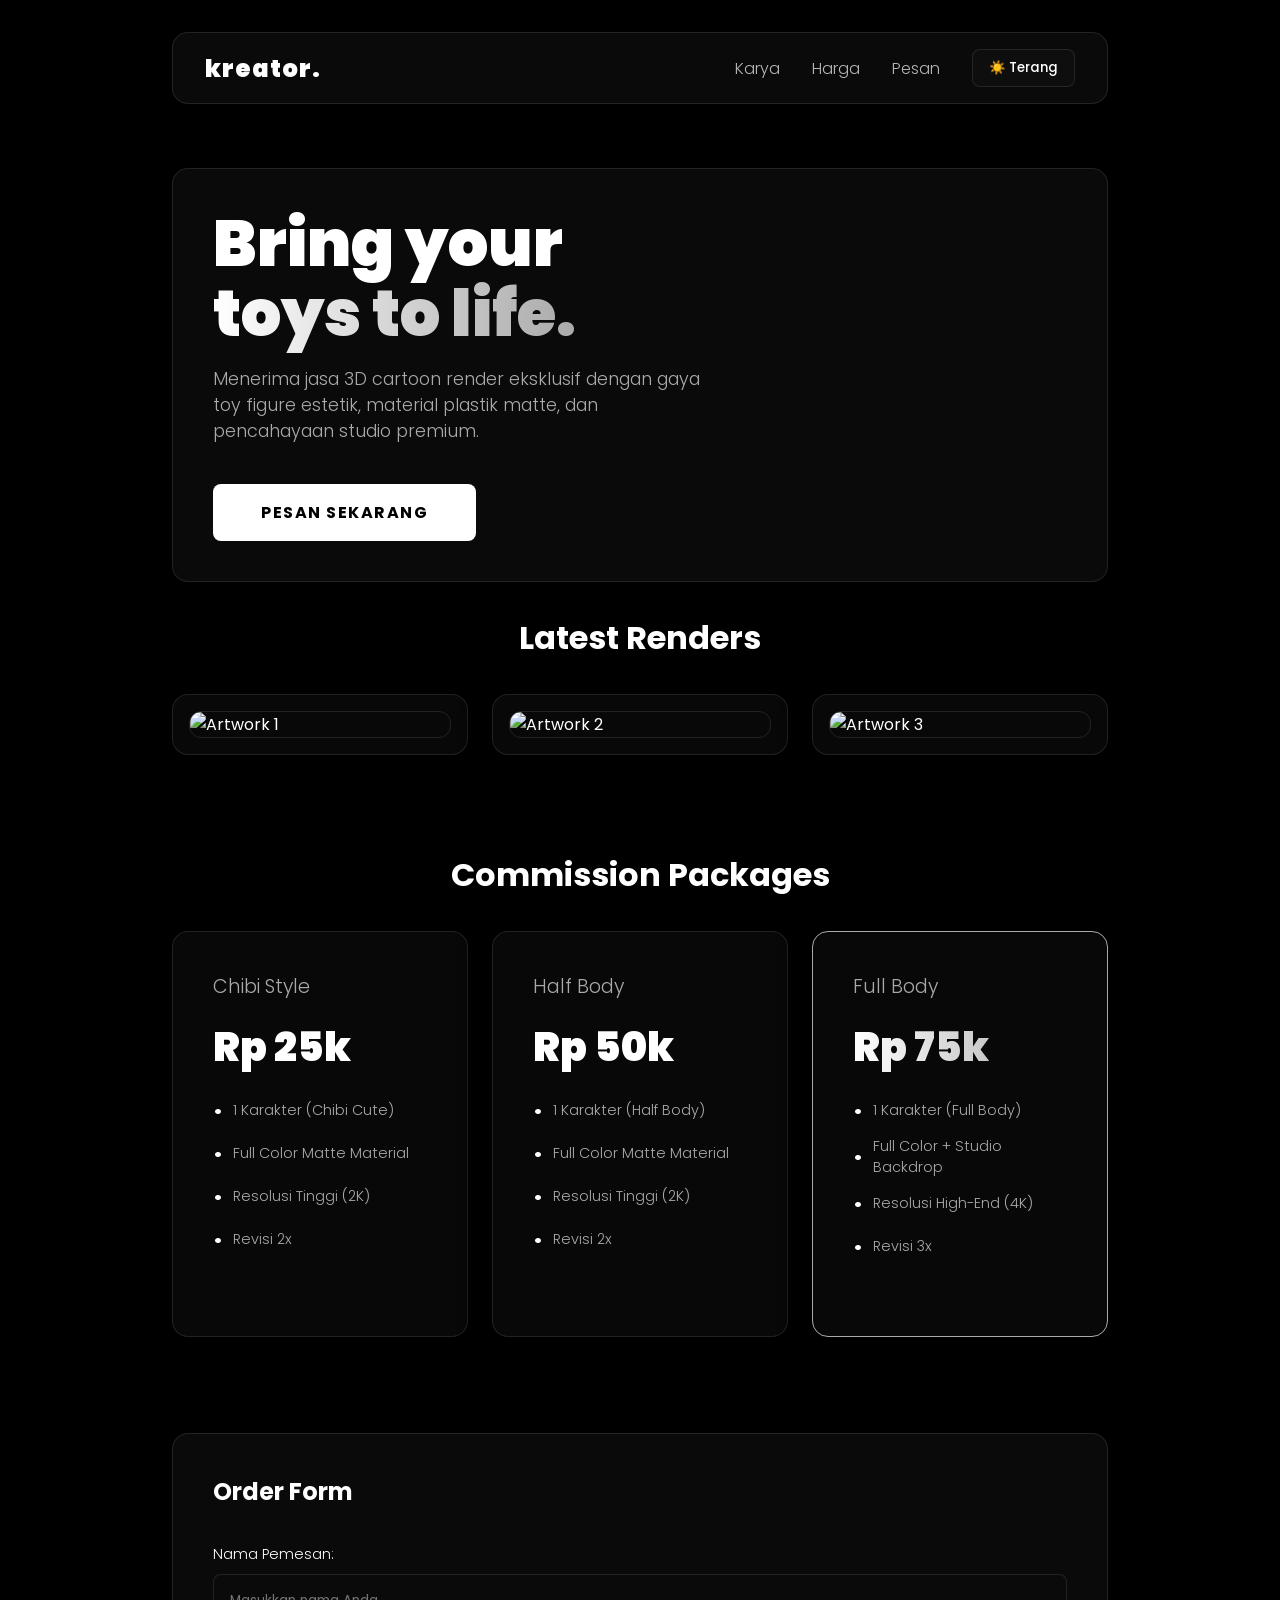
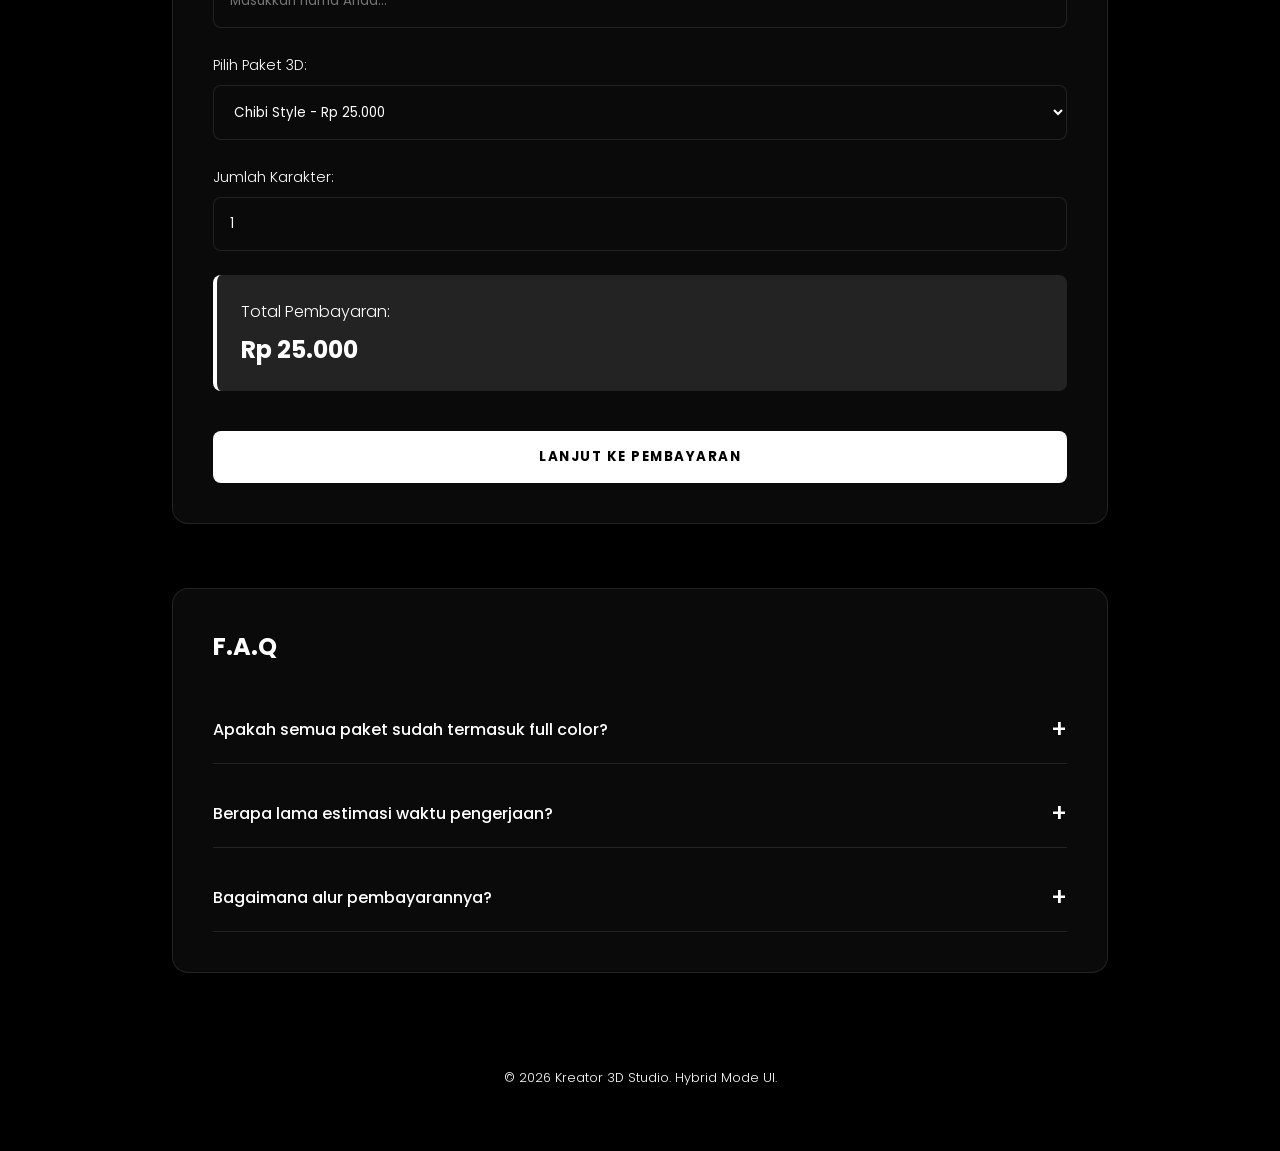
==== invoice.html @ f820cf99 "Update invoice.html" ====
<!DOCTYPE html>
<html lang="id">
<head>
    <meta charset="UTF-8">
    <meta name="viewport" content="width=device-width, initial-scale=1.0">
    <title>Invoice | 3D Studio</title>
    <link href="https://fonts.googleapis.com/css2?family=Poppins:wght@300;500;700;900&display=swap" rel="stylesheet">
    <link rel="stylesheet" href="style.css">
    <!-- Inline script mencegah kedipan layar putih/hitam -->
    <script>if (localStorage.getItem('theme') === 'light') document.documentElement.classList.add('light-mode');</script>
</head>
<body class="light-mode-sync">
    <div id="loading-screen"><div class="loader-ring"></div><div class="loader-text">STUDIO</div></div>

    <div class="container" style="max-width: 600px; margin-top: 5rem;">
        <div class="glass-panel reveal" style="text-align: center;">
            <h2 class="section-title reveal" style="margin-bottom: 1rem;">Invoice Pesanan</h2>
            
            <div class="reveal" style="background: var(--glass-border); padding: 1.5rem; border-radius: 12px; text-align: left; margin-bottom: 2rem;">
                <p style="margin-bottom: 0.5rem; font-weight: 300;">Halo, <strong id="invNama" style="color: var(--text-color);"></strong>!</p>
                <p style="margin-bottom: 0.5rem; font-weight: 300; color: var(--text-muted);">Berikut adalah detail pesanan Anda:</p>
                <ul style="list-style: none; margin-top: 1rem; opacity: 0.9; font-weight: 300;">
                    <li style="margin-bottom: 0.5rem;">Paket: <span id="invPaket" style="float: right;"></span></li>
                    <li style="margin-bottom: 0.5rem;">Jumlah: <span id="invJumlah" style="float: right;"></span></li>
                    <li style="margin-top: 1rem; padding-top: 1rem; border-top: 1px dashed var(--glass-border); font-weight: 700; font-size: 1.2rem;">
                        Total Tagihan: <span id="invTotal" style="float: right; color: var(--text-color);"></span>
                    </li>
                </ul>
            </div>

            <div class="reveal" style="margin-bottom: 1.5rem; background: var(--input-bg); padding: 2rem 1.5rem; border-radius: 12px; border: 1px solid var(--glass-border);">
                <h3 style="font-size: 1.1rem; margin-bottom: 1.5rem; font-weight: 500;">Metode Pembayaran (QRIS)</h3>
                
                <div style="background: #FFFFFF; padding: 15px; border-radius: 12px; display: inline-block; margin-bottom: 2rem; box-shadow: 0 10px 25px var(--glass-shadow);">
                    <!-- GANTI URL GAMBAR INI DENGAN GAMBAR BARCODE QRIS ASLI ANDA -->
                    <img src="https://via.placeholder.com/250x250/FFFFFF/000000?text=GAMBAR+QRIS+ANDA" alt="Scan QRIS" style="width: 250px; height: 250px; object-fit: contain;">
                </div>

                <button id="btnKonfirmasi" class="btn-solid btn-action" style="width: 100%; border: none; cursor: pointer; margin-bottom: 2rem;">
                    Sudah Memverifikasi Pembayaran
                </button>

                <div style="border-top: 1px solid var(--glass-border); padding-top: 1.5rem; text-align: left;">
                    <p style="font-weight: 300; font-size: 0.9rem; color: var(--text-muted); margin-bottom: 0.5rem;">Atau transfer manual ke:</p>
                    <p style="font-weight: 500; font-size: 0.95rem; margin-bottom: 0.2rem;">BCA: 1234567890 a.n. Kreator Studio</p>
                    <p style="font-weight: 500; font-size: 0.95rem;">GoPay: 085168655896</p>
                </div>
            </div>

            <a href="index.html" class="reveal" style="font-size: 0.8rem; text-decoration: underline; opacity: 0.6; display: inline-block; margin-top: 0.5rem;">Batalkan pesanan & Kembali</a>
        </div>
    </div>

    <script src="script.js"></script>
    <script>
        // Sinkronisasi kelas body jika script head terlewat
        if (localStorage.getItem('theme') === 'light') document.body.classList.add('light-mode');
        
        const urlParams = new URLSearchParams(window.location.search);
        const nama = urlParams.get('nama');
        const paket = urlParams.get('paket');
        const jumlah = urlParams.get('jumlah');
        const total = urlParams.get('total');

        if(!nama || !total) window.location.href = 'index.html';
        const totalRupiah = new Intl.NumberFormat('id-ID', { style: 'currency', currency: 'IDR', minimumFractionDigits: 0 }).format(total);

        document.getElementById('invNama').innerText = nama;
        document.getElementById('invPaket').innerText = paket;
        document.getElementById('invJumlah').innerText = jumlah + ' pesanan';
        document.getElementById('invTotal').innerText = totalRupiah;

        document.getElementById('btnKonfirmasi').addEventListener('click', function() {
            const pesan = `Halo! Saya sudah melakukan pembayaran komisi 3D Render.%0A%0A*Atas Nama:* ${nama}%0A*Paket:* ${paket}%0A*Total Pembayaran:* ${totalRupiah}%0A%0ABerikut saya lampirkan bukti transfer/scan QRIS-nya.`;
            window.open(`https://wa.me/6285168655896?text=${pesan}`, '_blank');
            window.location.href = 'success.html';
        });
    </script>
</body>
</html>
---- style.css ----
/* PENGATURAN DASAR & CSS VARIABLES */
:root {
    --bg-color: #000000;
    --text-color: #FFFFFF;
    --text-muted: #AAAAAA;
    --glass-bg: rgba(18, 18, 18, 0.6);
    --glass-border: rgba(255, 255, 255, 0.1);
    --glass-shadow: rgba(0, 0, 0, 0.9);
    --btn-bg: #FFFFFF;
    --btn-text: #000000;
    --btn-hover: #E2E8F0;
    --input-bg: rgba(10, 10, 10, 0.8);
    --overlay-bg: rgba(0, 0, 0, 0.95);
}

/* OVERRIDE UNTUK MODE TERANG */
body.light-mode {
    --bg-color: #F8FAFC;
    --text-color: #0F172A;
    --text-muted: #475569;
    --glass-bg: rgba(255, 255, 255, 0.7);
    --glass-border: rgba(0, 0, 0, 0.1);
    --glass-shadow: rgba(0, 0, 0, 0.05);
    --btn-bg: #0F172A;
    --btn-text: #FFFFFF;
    --btn-hover: #1E293B;
    --input-bg: rgba(255, 255, 255, 0.9);
    --overlay-bg: rgba(255, 255, 255, 0.95);
}

* { margin: 0; padding: 0; box-sizing: border-box; font-family: 'Poppins', sans-serif; }
body { 
    background-color: var(--bg-color); 
    color: var(--text-color); 
    min-height: 100vh; overflow-x: hidden; position: relative; 
    transition: background-color 0.4s ease, color 0.4s ease;
}
a { text-decoration: none; color: inherit; }

/* LOADING SCREEN */
#loading-screen {
    position: fixed; top: 0; left: 0; width: 100%; height: 100vh;
    background-color: var(--bg-color); z-index: 9999; display: flex;
    justify-content: center; align-items: center; flex-direction: column;
    transition: opacity 0.6s ease, visibility 0.6s ease;
}
.loader-ring {
    width: 60px; height: 60px; border: 4px solid var(--glass-border);
    border-radius: 50%; border-top-color: var(--text-color); border-right-color: var(--text-muted);
    animation: spin-loader 1s cubic-bezier(0.68, -0.55, 0.265, 1.55) infinite;
}
.loader-text { margin-top: 1.5rem; font-size: 1.2rem; font-weight: 900; letter-spacing: 4px; color: var(--text-color); animation: pulse-glow-text 1.5s infinite; }
@keyframes spin-loader { 0% { transform: rotate(0deg); } 100% { transform: rotate(360deg); } }
@keyframes pulse-glow-text { 0%, 100% { opacity: 1; } 50% { opacity: 0.3; } }
.fade-out { opacity: 0 !important; visibility: hidden !important; }

/* TOMBOL TEMA */
.btn-theme {
    background: var(--glass-bg); color: var(--text-color); border: 1px solid var(--glass-border);
    padding: 0.5rem 1rem; border-radius: 8px; cursor: pointer; font-family: 'Poppins', sans-serif;
    font-weight: 500; transition: all 0.3s ease;
}
.btn-theme:hover { background: var(--text-color); color: var(--bg-color); }

/* LAYOUT & GLASS PANEL */
.container { max-width: 1000px; margin: 0 auto; padding: 2rem; position: relative; z-index: 1; }
.glass-panel {
    background: var(--glass-bg); backdrop-filter: blur(20px); -webkit-backdrop-filter: blur(20px);
    border: 1px solid var(--glass-border); border-radius: 16px;
    box-shadow: 0 10px 30px var(--glass-shadow); padding: 2.5rem; margin-bottom: 2rem;
    transition: background 0.4s ease, border-color 0.4s ease, box-shadow 0.4s ease;
}
header { display: flex; justify-content: space-between; align-items: center; margin-bottom: 3rem; padding: 1rem 2rem; }
.logo { font-size: 1.5rem; font-weight: 900; letter-spacing: 1px; }
nav a { font-weight: 300; opacity: 0.7; transition: all 0.3s; }
nav a:hover { opacity: 1; color: var(--text-color); }

.text-gradient { background: linear-gradient(90deg, var(--text-color), var(--text-muted)); -webkit-background-clip: text; -webkit-text-fill-color: transparent; }
.hero { text-align: left; }
.hero h1 { font-size: 4rem; font-weight: 900; line-height: 1.1; margin-bottom: 1rem; }
.hero p { font-size: 1.1rem; font-weight: 300; color: var(--text-muted); margin-bottom: 2.5rem; max-width: 500px; }

/* GRID PORTOFOLIO & 3D TILT */
.portfolio-grid { display: grid; grid-template-columns: repeat(auto-fit, minmax(250px, 1fr)); gap: 1.5rem; }
.portfolio-item { 
    padding: 1rem; display: flex; justify-content: center; align-items: center; background: var(--input-bg);
    cursor: pointer; transform-style: preserve-3d; transition: transform 0.1s ease-out, border-color 0.3s ease;
}
.portfolio-item:hover { border-color: var(--text-color); }
.portfolio-img { width: 100%; border-radius: 12px; object-fit: cover; pointer-events: none; border: 1px solid var(--glass-border); }

/* MODAL LIGHTBOX */
#imageModal {
    position: fixed; top: 0; left: 0; width: 100%; height: 100vh;
    z-index: 10000; display: flex; justify-content: center; align-items: center;
    opacity: 0; pointer-events: none; transition: opacity 0.3s ease;
}
#imageModal.modal-show { opacity: 1; pointer-events: auto; }
.modal-backdrop { position: absolute; top: 0; left: 0; width: 100%; height: 100%; background: var(--overlay-bg); backdrop-filter: blur(10px); }
.modal-content {
    position: relative; z-index: 10001; max-width: 90%; max-height: 90vh;
    transform: scale(0.95); transition: transform 0.3s cubic-bezier(0.175, 0.885, 0.32, 1.275);
}
#imageModal.modal-show .modal-content { transform: scale(1); }
.modal-content img { max-width: 100%; max-height: 85vh; border-radius: 12px; box-shadow: 0 25px 50px var(--glass-shadow); border: 1px solid var(--glass-border); }
.modal-close {
    position: absolute; top: -40px; right: 0; background: none; border: none;
    color: var(--text-color); font-size: 2.5rem; cursor: pointer; transition: color 0.2s; line-height: 1;
}
.modal-close:hover { color: #ef4444; }

/* FAQ ACCORDION */
.faq-container { display: flex; flex-direction: column; gap: 1rem; }
.faq-item { border-bottom: 1px solid var(--glass-border); }
.faq-question {
    width: 100%; background: none; border: none; color: var(--text-color); text-align: left; padding: 1rem 0;
    font-size: 1rem; font-weight: 500; font-family: 'Poppins', sans-serif; cursor: pointer;
    display: flex; justify-content: space-between; align-items: center; transition: color 0.3s;
}
.faq-question:hover { color: var(--text-muted); }
.faq-question::after { content: '+'; font-size: 1.5rem; color: var(--text-color); transition: transform 0.3s; }
.faq-question.active::after { transform: rotate(45deg); color: var(--text-muted);}
.faq-answer { max-height: 0; overflow: hidden; transition: max-height 0.4s ease-out; }
.faq-answer p { padding-bottom: 1rem; font-size: 0.9rem; font-weight: 300; color: var(--text-muted); }

/* TOMBOL, KARTU HARGA & FORM */
.btn-solid {
    display: inline-block; background: var(--btn-bg); color: var(--btn-text); 
    font-family: 'Poppins', sans-serif; font-weight: 700; padding: 1rem 3rem; border-radius: 8px; 
    text-transform: uppercase; letter-spacing: 1.5px; transition: all 0.3s ease; 
}
.section-title { font-size: 2rem; font-weight: 700; margin-bottom: 2rem; text-align: center; }
.pricing-grid { display: grid; grid-template-columns: repeat(auto-fit, minmax(280px, 1fr)); gap: 1.5rem; }
.price-card { display: flex; flex-direction: column; justify-content: space-between; background: var(--input-bg); }
.premium-card { border: 1px solid var(--text-muted); }
.price-card h3 { font-size: 1.2rem; font-weight: 300; color: var(--text-muted); }
.price-card .price { font-size: 2.5rem; font-weight: 900; margin: 1rem 0; }
.price-card ul { list-style: none; margin-bottom: 2rem; font-weight: 300; font-size: 0.9rem; color: var(--text-muted); }
.price-card ul li { margin-bottom: 0.5rem; display: flex; align-items: center; gap: 10px; }
.price-card ul li::before { content: '•'; color: var(--text-color); font-size: 1.5rem; }

.form-input {
    width: 100%; padding: 1rem; border-radius: 8px; border: 1px solid var(--glass-border);
    background: var(--input-bg); color: var(--text-color); margin-top: 0.5rem; outline: none; transition: border-color 0.3s;
}
.form-input:focus { border-color: var(--text-color); }
.form-input option { color: #000; } /* Khusus untuk dropdown select agar selalu terbaca */
.total-box { padding: 1.5rem; background: var(--glass-border); border-left: 4px solid var(--text-color); border-radius: 8px; }
.price-highlight { color: var(--text-color); }
footer { text-align: center; padding: 2rem; opacity: 0.5; font-size: 0.8rem; font-weight: 300; }

.btn-hero:hover, .btn-action:hover { transform: translateY(-3px); background: var(--btn-hover); }
.btn-return { background: var(--btn-bg); color: var(--btn-text); }
.btn-return:hover { background: var(--btn-hover); transform: translateY(-2px); }

/* TOAST */
#toastNotification {
    position: fixed; bottom: 20px; right: 20px; background: var(--glass-bg);
    backdrop-filter: blur(10px); border: 1px solid var(--text-color); color: var(--text-color);
    padding: 1rem 2rem; border-radius: 8px; font-weight: 500; font-family: 'Poppins', sans-serif;
    box-shadow: 0 10px 30px var(--glass-shadow); z-index: 10000;
    transition: transform 0.3s ease, opacity 0.3s ease;
}
.toast-hidden { transform: translateX(120%); opacity: 0; pointer-events: none; }
.toast-show { transform: translateX(0); opacity: 1; border-left: 5px solid var(--text-color); }

/* SCROLL REVEAL ANIMATION */
.reveal { opacity: 0; transform: translateY(30px); transition: opacity 0.8s cubic-bezier(0.5, 0, 0, 1), transform 0.8s cubic-bezier(0.5, 0, 0, 1); }
.reveal.active { opacity: 1; transform: translateY(0); }
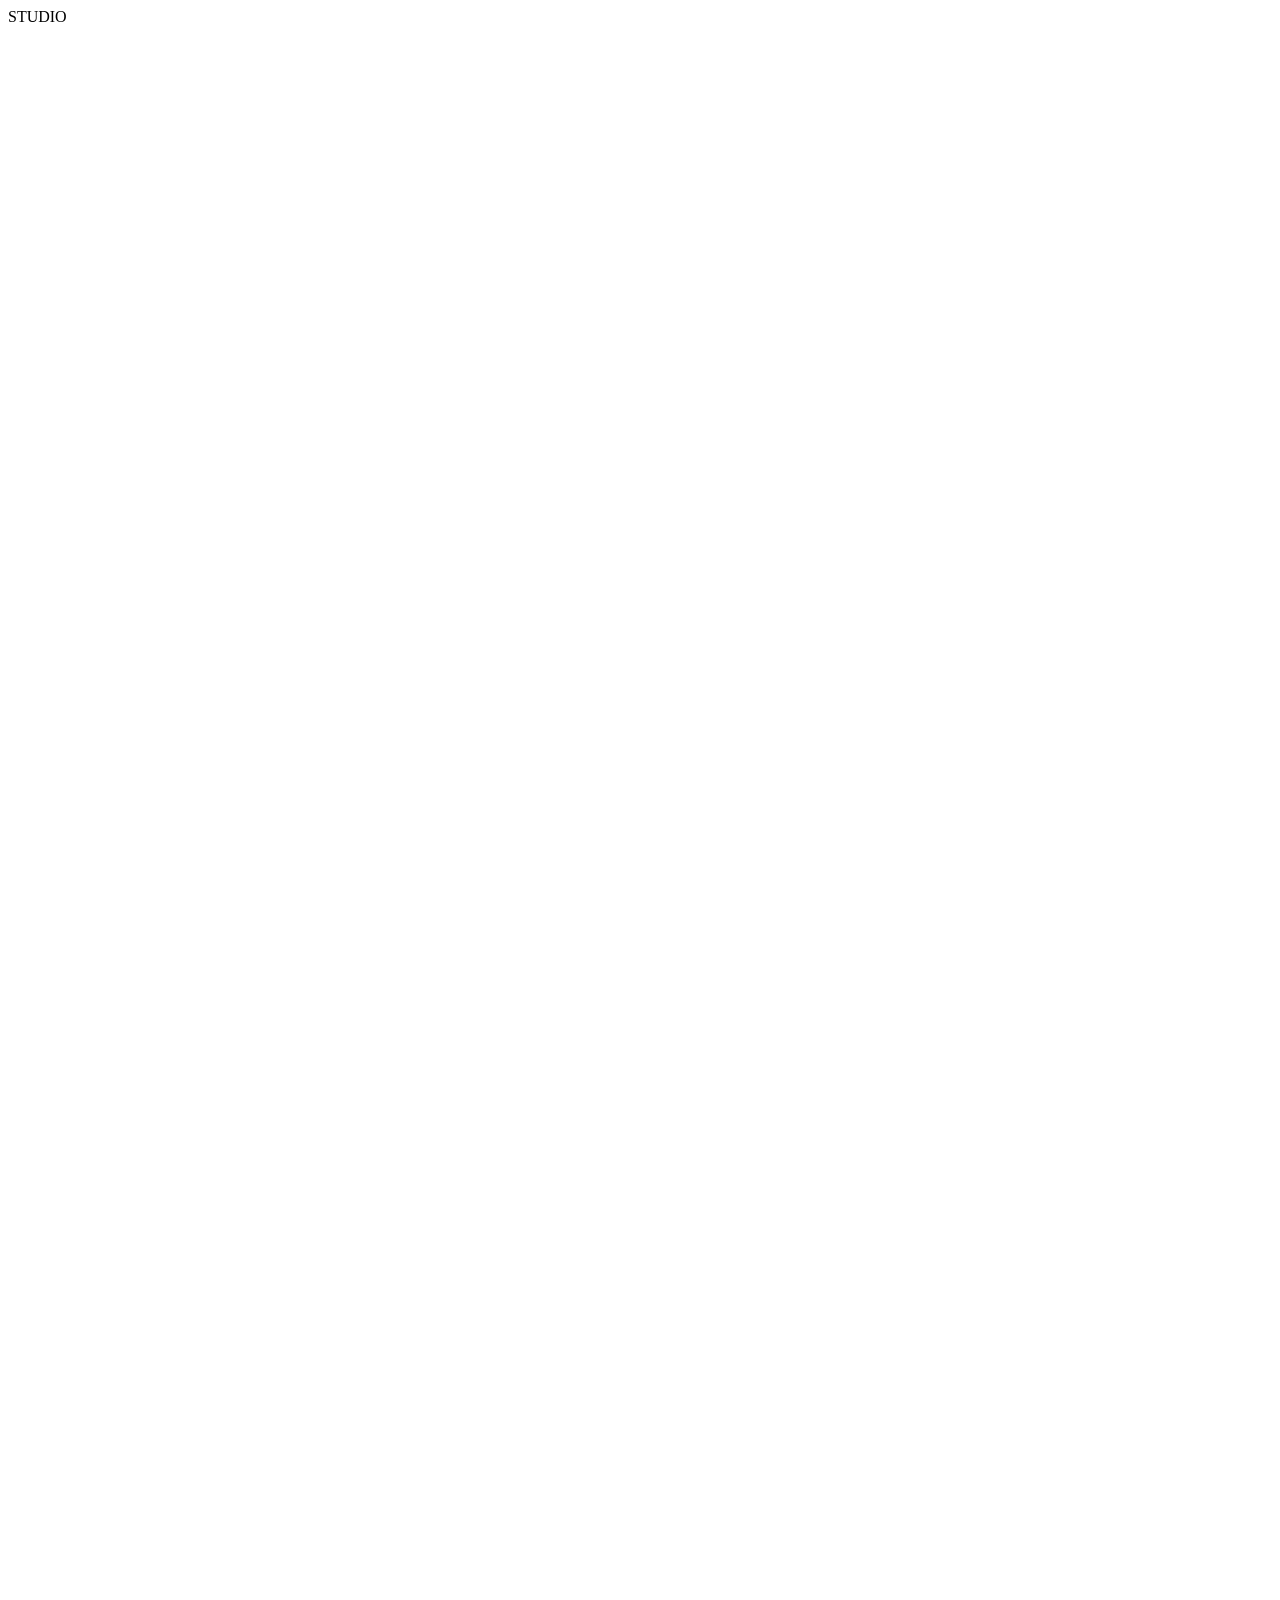
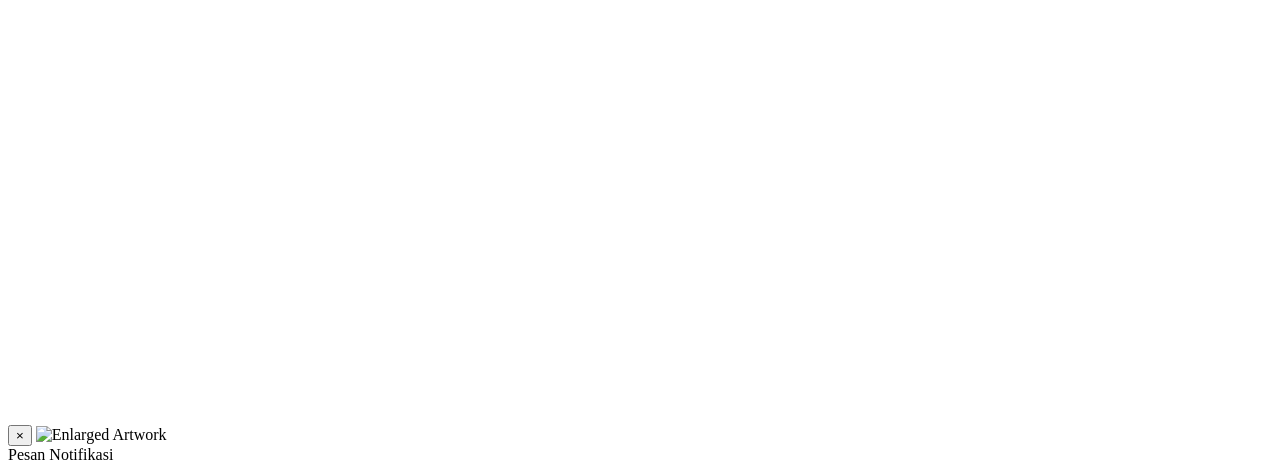
==== commit 590c9fac: "Update invoice.html" ====
--- a/invoice.html
+++ b/invoice.html
@@ -3,10 +3,9 @@
 <head>
     <meta charset="UTF-8">
     <meta name="viewport" content="width=device-width, initial-scale=1.0">
-    <title>Invoice | 3D Studio</title>
+    <title>Invoice | 2D Studio</title>
     <link href="https://fonts.googleapis.com/css2?family=Poppins:wght@300;500;700;900&display=swap" rel="stylesheet">
     <link rel="stylesheet" href="style.css">
-    <!-- Inline script mencegah kedipan layar putih/hitam -->
     <script>if (localStorage.getItem('theme') === 'light') document.documentElement.classList.add('light-mode');</script>
 </head>
 <body class="light-mode-sync">
@@ -18,10 +17,14 @@
             
             <div class="reveal" style="background: var(--glass-border); padding: 1.5rem; border-radius: 12px; text-align: left; margin-bottom: 2rem;">
                 <p style="margin-bottom: 0.5rem; font-weight: 300;">Halo, <strong id="invNama" style="color: var(--text-color);"></strong>!</p>
-                <p style="margin-bottom: 0.5rem; font-weight: 300; color: var(--text-muted);">Berikut adalah detail pesanan Anda:</p>
+                <p style="margin-bottom: 0.5rem; font-weight: 300; color: var(--text-muted);">Berikut adalah detail pesanan art Anda:</p>
                 <ul style="list-style: none; margin-top: 1rem; opacity: 0.9; font-weight: 300;">
                     <li style="margin-bottom: 0.5rem;">Paket: <span id="invPaket" style="float: right;"></span></li>
                     <li style="margin-bottom: 0.5rem;">Jumlah: <span id="invJumlah" style="float: right;"></span></li>
+                    
+                    <!-- BARIS BARU UNTUK LINK REFERENSI -->
+                    <li style="margin-bottom: 0.5rem;">Ref: <a href="#" id="invLink" target="_blank" style="float: right; color: #3B82F6; text-decoration: underline; max-width: 150px; overflow: hidden; text-overflow: ellipsis; white-space: nowrap;"></a></li>
+                    
                     <li style="margin-top: 1rem; padding-top: 1rem; border-top: 1px dashed var(--glass-border); font-weight: 700; font-size: 1.2rem;">
                         Total Tagihan: <span id="invTotal" style="float: right; color: var(--text-color);"></span>
                     </li>
@@ -53,7 +56,6 @@
 
     <script src="script.js"></script>
     <script>
-        // Sinkronisasi kelas body jika script head terlewat
         if (localStorage.getItem('theme') === 'light') document.body.classList.add('light-mode');
         
         const urlParams = new URLSearchParams(window.location.search);
@@ -61,17 +63,30 @@
         const paket = urlParams.get('paket');
         const jumlah = urlParams.get('jumlah');
         const total = urlParams.get('total');
+        const linkRef = urlParams.get('link'); // AMBIL LINK
 
         if(!nama || !total) window.location.href = 'index.html';
         const totalRupiah = new Intl.NumberFormat('id-ID', { style: 'currency', currency: 'IDR', minimumFractionDigits: 0 }).format(total);
 
         document.getElementById('invNama').innerText = nama;
         document.getElementById('invPaket').innerText = paket;
-        document.getElementById('invJumlah').innerText = jumlah + ' pesanan';
+        document.getElementById('invJumlah').innerText = jumlah + ' karakter';
         document.getElementById('invTotal').innerText = totalRupiah;
+        
+        // Atur link referensi
+        const linkElement = document.getElementById('invLink');
+        if (linkRef && linkRef !== "Tidak ada") {
+            linkElement.innerText = linkRef;
+            linkElement.href = linkRef;
+        } else {
+            linkElement.innerText = "Tidak dilampirkan";
+            linkElement.style.color = "var(--text-muted)";
+            linkElement.style.textDecoration = "none";
+        }
 
         document.getElementById('btnKonfirmasi').addEventListener('click', function() {
-            const pesan = `Halo! Saya sudah melakukan pembayaran komisi 3D Render.%0A%0A*Atas Nama:* ${nama}%0A*Paket:* ${paket}%0A*Total Pembayaran:* ${totalRupiah}%0A%0ABerikut saya lampirkan bukti transfer/scan QRIS-nya.`;
+            // SISIPKAN LINK REFERENSI KE WA
+            const pesan = `Halo! Saya sudah melakukan pembayaran komisi 2D Illustration.%0A%0A*Atas Nama:* ${nama}%0A*Paket:* ${paket}%0A*Total Pembayaran:* ${totalRupiah}%0A*Link Referensi Karakter:* ${linkRef}%0A%0ABerikut saya lampirkan bukti transfer/scan QRIS-nya.`;
             window.open(`https://wa.me/6285168655896?text=${pesan}`, '_blank');
             window.location.href = 'success.html';
         });
--- a/style.css
+++ b/style.css
@@ -1,169 +1,35 @@
-/* PENGATURAN DASAR & CSS VARIABLES */
-:root {
-    --bg-color: #000000;
-    --text-color: #FFFFFF;
-    --text-muted: #AAAAAA;
-    --glass-bg: rgba(18, 18, 18, 0.6);
-    --glass-border: rgba(255, 255, 255, 0.1);
-    --glass-shadow: rgba(0, 0, 0, 0.9);
-    --btn-bg: #FFFFFF;
-    --btn-text: #000000;
-    --btn-hover: #E2E8F0;
-    --input-bg: rgba(10, 10, 10, 0.8);
-    --overlay-bg: rgba(0, 0, 0, 0.95);
+/* ... [TETAP GUNAKAN KODE CSS VARIABLES, MODAL, FAQ DLL DARI SEBELUMNYA] ... */
+
+/* =========================================
+   UI ENHANCEMENT: QUEUE BADGE & PULSE
+   ========================================= */
+.queue-badge {
+    display: inline-flex; align-items: center; gap: 12px;
+    background: var(--glass-border); padding: 0.5rem 1.2rem;
+    border-radius: 50px; font-size: 0.85rem; font-weight: 500;
+    margin-bottom: 2rem; border: 1px solid var(--text-muted);
+}
+.pulse-dot {
+    width: 10px; height: 10px; background: #10B981; /* Warna hijau sukses */
+    border-radius: 50%; box-shadow: 0 0 10px #10B981;
+    animation: pulse-animation 2s infinite cubic-bezier(0.4, 0, 0.6, 1);
+}
+@keyframes pulse-animation {
+    0% { box-shadow: 0 0 0 0 rgba(16, 185, 129, 0.7); }
+    70% { box-shadow: 0 0 0 10px rgba(16, 185, 129, 0); }
+    100% { box-shadow: 0 0 0 0 rgba(16, 185, 129, 0); }
 }
 
-/* OVERRIDE UNTUK MODE TERANG */
-body.light-mode {
-    --bg-color: #F8FAFC;
-    --text-color: #0F172A;
-    --text-muted: #475569;
-    --glass-bg: rgba(255, 255, 255, 0.7);
-    --glass-border: rgba(0, 0, 0, 0.1);
-    --glass-shadow: rgba(0, 0, 0, 0.05);
-    --btn-bg: #0F172A;
-    --btn-text: #FFFFFF;
-    --btn-hover: #1E293B;
-    --input-bg: rgba(255, 255, 255, 0.9);
-    --overlay-bg: rgba(255, 255, 255, 0.95);
+/* =========================================
+   SCROLL REVEAL ANIMATION (UPGRADED)
+   ========================================= */
+.reveal {
+    opacity: 0;
+    /* Animasi kini menggunakan efek Skala (membesar perlahan) dan transisi cubic-bezier super mulus */
+    transform: translateY(40px) scale(0.95);
+    transition: all 1s cubic-bezier(0.16, 1, 0.3, 1);
 }
-
-* { margin: 0; padding: 0; box-sizing: border-box; font-family: 'Poppins', sans-serif; }
-body { 
-    background-color: var(--bg-color); 
-    color: var(--text-color); 
-    min-height: 100vh; overflow-x: hidden; position: relative; 
-    transition: background-color 0.4s ease, color 0.4s ease;
+.reveal.active {
+    opacity: 1;
+    transform: translateY(0) scale(1);
 }
-a { text-decoration: none; color: inherit; }
-
-/* LOADING SCREEN */
-#loading-screen {
-    position: fixed; top: 0; left: 0; width: 100%; height: 100vh;
-    background-color: var(--bg-color); z-index: 9999; display: flex;
-    justify-content: center; align-items: center; flex-direction: column;
-    transition: opacity 0.6s ease, visibility 0.6s ease;
-}
-.loader-ring {
-    width: 60px; height: 60px; border: 4px solid var(--glass-border);
-    border-radius: 50%; border-top-color: var(--text-color); border-right-color: var(--text-muted);
-    animation: spin-loader 1s cubic-bezier(0.68, -0.55, 0.265, 1.55) infinite;
-}
-.loader-text { margin-top: 1.5rem; font-size: 1.2rem; font-weight: 900; letter-spacing: 4px; color: var(--text-color); animation: pulse-glow-text 1.5s infinite; }
-@keyframes spin-loader { 0% { transform: rotate(0deg); } 100% { transform: rotate(360deg); } }
-@keyframes pulse-glow-text { 0%, 100% { opacity: 1; } 50% { opacity: 0.3; } }
-.fade-out { opacity: 0 !important; visibility: hidden !important; }
-
-/* TOMBOL TEMA */
-.btn-theme {
-    background: var(--glass-bg); color: var(--text-color); border: 1px solid var(--glass-border);
-    padding: 0.5rem 1rem; border-radius: 8px; cursor: pointer; font-family: 'Poppins', sans-serif;
-    font-weight: 500; transition: all 0.3s ease;
-}
-.btn-theme:hover { background: var(--text-color); color: var(--bg-color); }
-
-/* LAYOUT & GLASS PANEL */
-.container { max-width: 1000px; margin: 0 auto; padding: 2rem; position: relative; z-index: 1; }
-.glass-panel {
-    background: var(--glass-bg); backdrop-filter: blur(20px); -webkit-backdrop-filter: blur(20px);
-    border: 1px solid var(--glass-border); border-radius: 16px;
-    box-shadow: 0 10px 30px var(--glass-shadow); padding: 2.5rem; margin-bottom: 2rem;
-    transition: background 0.4s ease, border-color 0.4s ease, box-shadow 0.4s ease;
-}
-header { display: flex; justify-content: space-between; align-items: center; margin-bottom: 3rem; padding: 1rem 2rem; }
-.logo { font-size: 1.5rem; font-weight: 900; letter-spacing: 1px; }
-nav a { font-weight: 300; opacity: 0.7; transition: all 0.3s; }
-nav a:hover { opacity: 1; color: var(--text-color); }
-
-.text-gradient { background: linear-gradient(90deg, var(--text-color), var(--text-muted)); -webkit-background-clip: text; -webkit-text-fill-color: transparent; }
-.hero { text-align: left; }
-.hero h1 { font-size: 4rem; font-weight: 900; line-height: 1.1; margin-bottom: 1rem; }
-.hero p { font-size: 1.1rem; font-weight: 300; color: var(--text-muted); margin-bottom: 2.5rem; max-width: 500px; }
-
-/* GRID PORTOFOLIO & 3D TILT */
-.portfolio-grid { display: grid; grid-template-columns: repeat(auto-fit, minmax(250px, 1fr)); gap: 1.5rem; }
-.portfolio-item { 
-    padding: 1rem; display: flex; justify-content: center; align-items: center; background: var(--input-bg);
-    cursor: pointer; transform-style: preserve-3d; transition: transform 0.1s ease-out, border-color 0.3s ease;
-}
-.portfolio-item:hover { border-color: var(--text-color); }
-.portfolio-img { width: 100%; border-radius: 12px; object-fit: cover; pointer-events: none; border: 1px solid var(--glass-border); }
-
-/* MODAL LIGHTBOX */
-#imageModal {
-    position: fixed; top: 0; left: 0; width: 100%; height: 100vh;
-    z-index: 10000; display: flex; justify-content: center; align-items: center;
-    opacity: 0; pointer-events: none; transition: opacity 0.3s ease;
-}
-#imageModal.modal-show { opacity: 1; pointer-events: auto; }
-.modal-backdrop { position: absolute; top: 0; left: 0; width: 100%; height: 100%; background: var(--overlay-bg); backdrop-filter: blur(10px); }
-.modal-content {
-    position: relative; z-index: 10001; max-width: 90%; max-height: 90vh;
-    transform: scale(0.95); transition: transform 0.3s cubic-bezier(0.175, 0.885, 0.32, 1.275);
-}
-#imageModal.modal-show .modal-content { transform: scale(1); }
-.modal-content img { max-width: 100%; max-height: 85vh; border-radius: 12px; box-shadow: 0 25px 50px var(--glass-shadow); border: 1px solid var(--glass-border); }
-.modal-close {
-    position: absolute; top: -40px; right: 0; background: none; border: none;
-    color: var(--text-color); font-size: 2.5rem; cursor: pointer; transition: color 0.2s; line-height: 1;
-}
-.modal-close:hover { color: #ef4444; }
-
-/* FAQ ACCORDION */
-.faq-container { display: flex; flex-direction: column; gap: 1rem; }
-.faq-item { border-bottom: 1px solid var(--glass-border); }
-.faq-question {
-    width: 100%; background: none; border: none; color: var(--text-color); text-align: left; padding: 1rem 0;
-    font-size: 1rem; font-weight: 500; font-family: 'Poppins', sans-serif; cursor: pointer;
-    display: flex; justify-content: space-between; align-items: center; transition: color 0.3s;
-}
-.faq-question:hover { color: var(--text-muted); }
-.faq-question::after { content: '+'; font-size: 1.5rem; color: var(--text-color); transition: transform 0.3s; }
-.faq-question.active::after { transform: rotate(45deg); color: var(--text-muted);}
-.faq-answer { max-height: 0; overflow: hidden; transition: max-height 0.4s ease-out; }
-.faq-answer p { padding-bottom: 1rem; font-size: 0.9rem; font-weight: 300; color: var(--text-muted); }
-
-/* TOMBOL, KARTU HARGA & FORM */
-.btn-solid {
-    display: inline-block; background: var(--btn-bg); color: var(--btn-text); 
-    font-family: 'Poppins', sans-serif; font-weight: 700; padding: 1rem 3rem; border-radius: 8px; 
-    text-transform: uppercase; letter-spacing: 1.5px; transition: all 0.3s ease; 
-}
-.section-title { font-size: 2rem; font-weight: 700; margin-bottom: 2rem; text-align: center; }
-.pricing-grid { display: grid; grid-template-columns: repeat(auto-fit, minmax(280px, 1fr)); gap: 1.5rem; }
-.price-card { display: flex; flex-direction: column; justify-content: space-between; background: var(--input-bg); }
-.premium-card { border: 1px solid var(--text-muted); }
-.price-card h3 { font-size: 1.2rem; font-weight: 300; color: var(--text-muted); }
-.price-card .price { font-size: 2.5rem; font-weight: 900; margin: 1rem 0; }
-.price-card ul { list-style: none; margin-bottom: 2rem; font-weight: 300; font-size: 0.9rem; color: var(--text-muted); }
-.price-card ul li { margin-bottom: 0.5rem; display: flex; align-items: center; gap: 10px; }
-.price-card ul li::before { content: '•'; color: var(--text-color); font-size: 1.5rem; }
-
-.form-input {
-    width: 100%; padding: 1rem; border-radius: 8px; border: 1px solid var(--glass-border);
-    background: var(--input-bg); color: var(--text-color); margin-top: 0.5rem; outline: none; transition: border-color 0.3s;
-}
-.form-input:focus { border-color: var(--text-color); }
-.form-input option { color: #000; } /* Khusus untuk dropdown select agar selalu terbaca */
-.total-box { padding: 1.5rem; background: var(--glass-border); border-left: 4px solid var(--text-color); border-radius: 8px; }
-.price-highlight { color: var(--text-color); }
-footer { text-align: center; padding: 2rem; opacity: 0.5; font-size: 0.8rem; font-weight: 300; }
-
-.btn-hero:hover, .btn-action:hover { transform: translateY(-3px); background: var(--btn-hover); }
-.btn-return { background: var(--btn-bg); color: var(--btn-text); }
-.btn-return:hover { background: var(--btn-hover); transform: translateY(-2px); }
-
-/* TOAST */
-#toastNotification {
-    position: fixed; bottom: 20px; right: 20px; background: var(--glass-bg);
-    backdrop-filter: blur(10px); border: 1px solid var(--text-color); color: var(--text-color);
-    padding: 1rem 2rem; border-radius: 8px; font-weight: 500; font-family: 'Poppins', sans-serif;
-    box-shadow: 0 10px 30px var(--glass-shadow); z-index: 10000;
-    transition: transform 0.3s ease, opacity 0.3s ease;
-}
-.toast-hidden { transform: translateX(120%); opacity: 0; pointer-events: none; }
-.toast-show { transform: translateX(0); opacity: 1; border-left: 5px solid var(--text-color); }
-
-/* SCROLL REVEAL ANIMATION */
-.reveal { opacity: 0; transform: translateY(30px); transition: opacity 0.8s cubic-bezier(0.5, 0, 0, 1), transform 0.8s cubic-bezier(0.5, 0, 0, 1); }
-.reveal.active { opacity: 1; transform: translateY(0); }
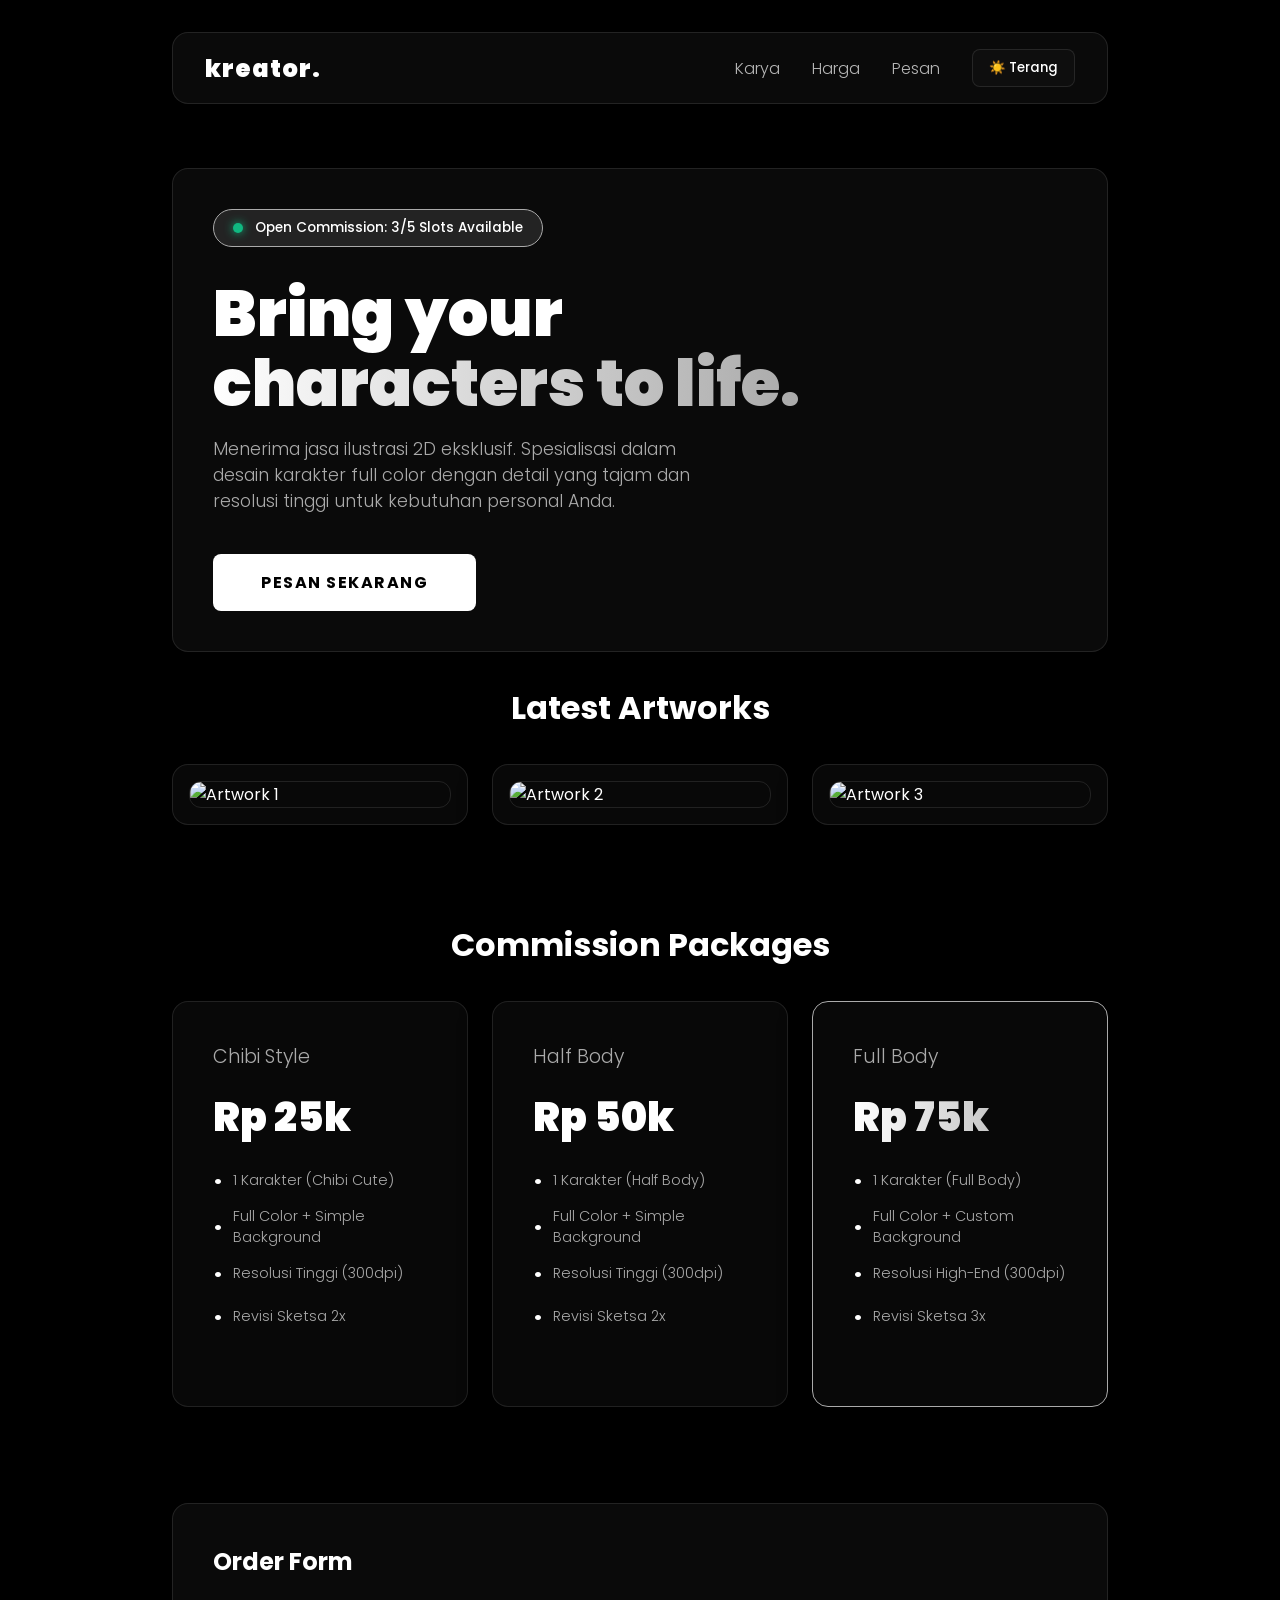
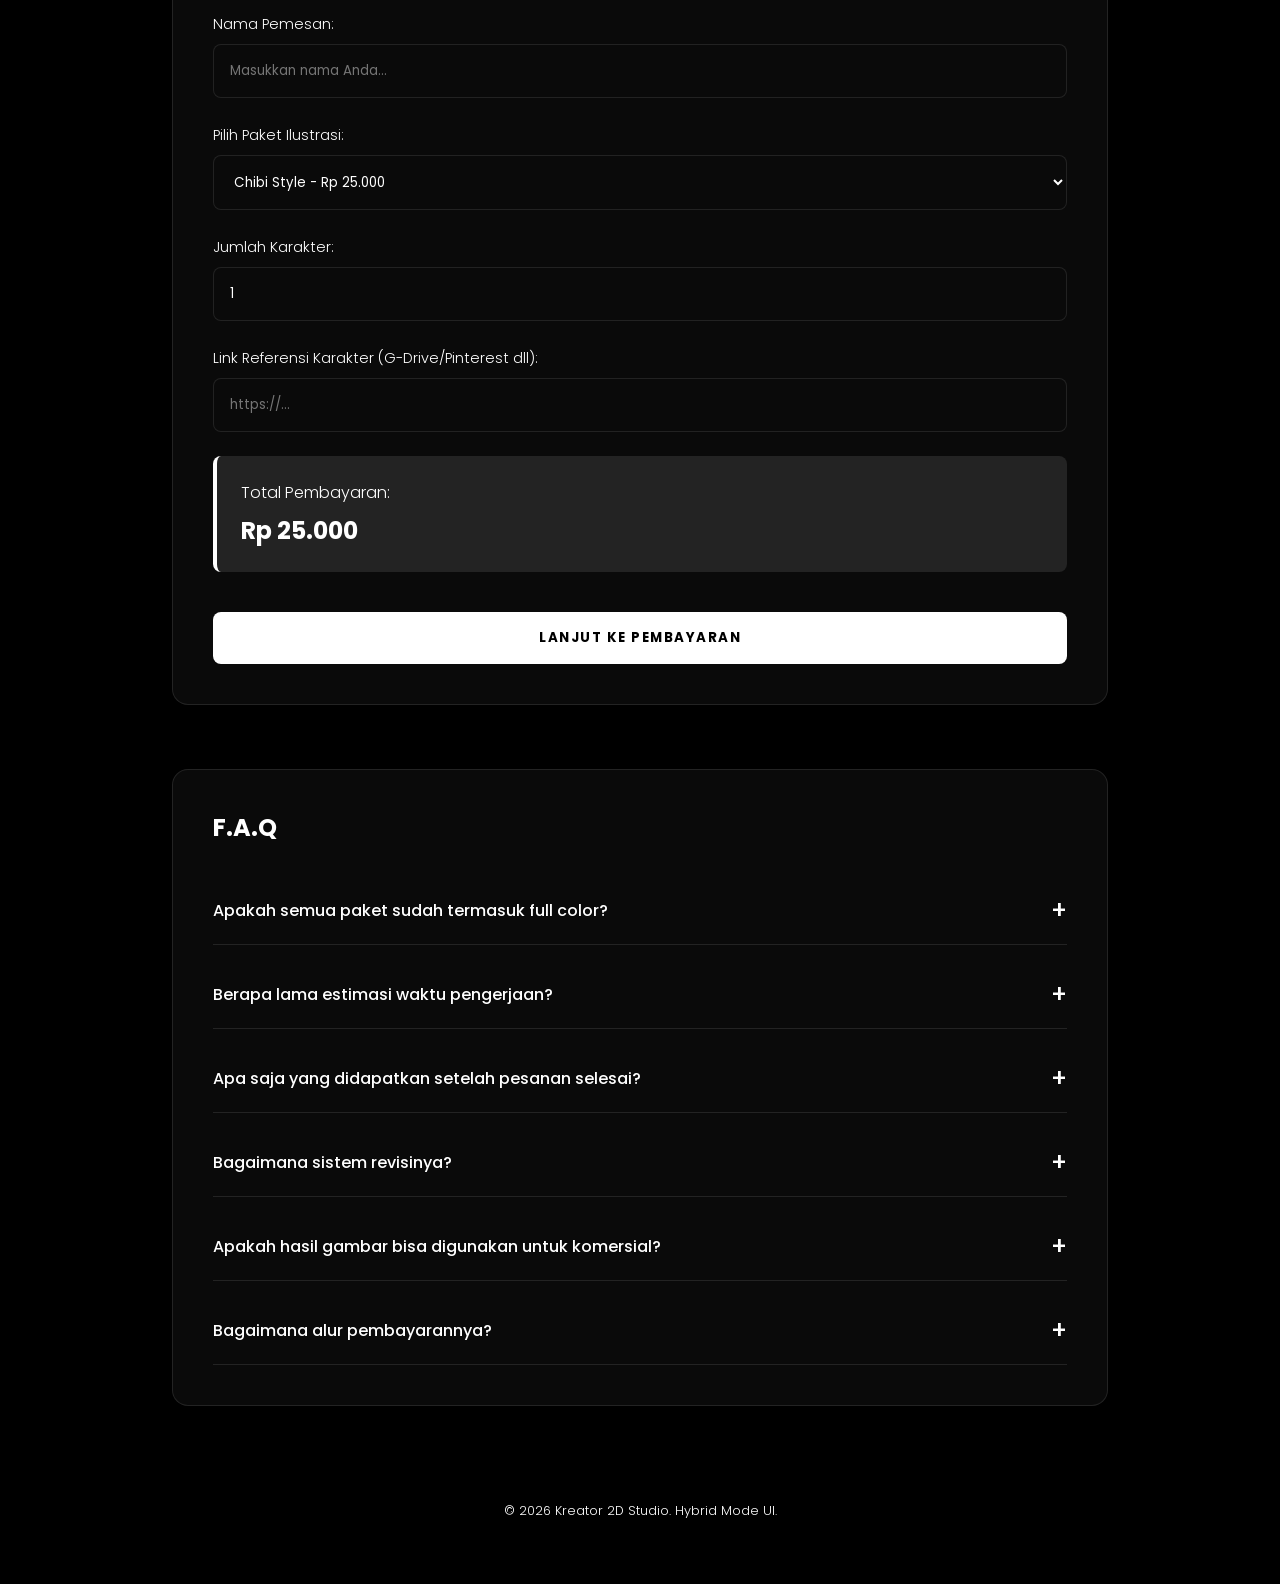
==== commit 8f48ac4b: "Update invoice.html" ====
--- a/invoice.html
+++ b/invoice.html
@@ -21,10 +21,7 @@
                 <ul style="list-style: none; margin-top: 1rem; opacity: 0.9; font-weight: 300;">
                     <li style="margin-bottom: 0.5rem;">Paket: <span id="invPaket" style="float: right;"></span></li>
                     <li style="margin-bottom: 0.5rem;">Jumlah: <span id="invJumlah" style="float: right;"></span></li>
-                    
-                    <!-- BARIS BARU UNTUK LINK REFERENSI -->
                     <li style="margin-bottom: 0.5rem;">Ref: <a href="#" id="invLink" target="_blank" style="float: right; color: #3B82F6; text-decoration: underline; max-width: 150px; overflow: hidden; text-overflow: ellipsis; white-space: nowrap;"></a></li>
-                    
                     <li style="margin-top: 1rem; padding-top: 1rem; border-top: 1px dashed var(--glass-border); font-weight: 700; font-size: 1.2rem;">
                         Total Tagihan: <span id="invTotal" style="float: right; color: var(--text-color);"></span>
                     </li>
@@ -35,7 +32,6 @@
                 <h3 style="font-size: 1.1rem; margin-bottom: 1.5rem; font-weight: 500;">Metode Pembayaran (QRIS)</h3>
                 
                 <div style="background: #FFFFFF; padding: 15px; border-radius: 12px; display: inline-block; margin-bottom: 2rem; box-shadow: 0 10px 25px var(--glass-shadow);">
-                    <!-- GANTI URL GAMBAR INI DENGAN GAMBAR BARCODE QRIS ASLI ANDA -->
                     <img src="https://via.placeholder.com/250x250/FFFFFF/000000?text=GAMBAR+QRIS+ANDA" alt="Scan QRIS" style="width: 250px; height: 250px; object-fit: contain;">
                 </div>
 
@@ -63,7 +59,7 @@
         const paket = urlParams.get('paket');
         const jumlah = urlParams.get('jumlah');
         const total = urlParams.get('total');
-        const linkRef = urlParams.get('link'); // AMBIL LINK
+        const linkRef = urlParams.get('link');
 
         if(!nama || !total) window.location.href = 'index.html';
         const totalRupiah = new Intl.NumberFormat('id-ID', { style: 'currency', currency: 'IDR', minimumFractionDigits: 0 }).format(total);
@@ -73,7 +69,6 @@
         document.getElementById('invJumlah').innerText = jumlah + ' karakter';
         document.getElementById('invTotal').innerText = totalRupiah;
         
-        // Atur link referensi
         const linkElement = document.getElementById('invLink');
         if (linkRef && linkRef !== "Tidak ada") {
             linkElement.innerText = linkRef;
@@ -85,7 +80,6 @@
         }
 
         document.getElementById('btnKonfirmasi').addEventListener('click', function() {
-            // SISIPKAN LINK REFERENSI KE WA
             const pesan = `Halo! Saya sudah melakukan pembayaran komisi 2D Illustration.%0A%0A*Atas Nama:* ${nama}%0A*Paket:* ${paket}%0A*Total Pembayaran:* ${totalRupiah}%0A*Link Referensi Karakter:* ${linkRef}%0A%0ABerikut saya lampirkan bukti transfer/scan QRIS-nya.`;
             window.open(`https://wa.me/6285168655896?text=${pesan}`, '_blank');
             window.location.href = 'success.html';
--- a/style.css
+++ b/style.css
@@ -1,8 +1,86 @@
-/* ... [TETAP GUNAKAN KODE CSS VARIABLES, MODAL, FAQ DLL DARI SEBELUMNYA] ... */
+/* PENGATURAN DASAR & CSS VARIABLES */
+:root {
+    --bg-color: #000000;
+    --text-color: #FFFFFF;
+    --text-muted: #AAAAAA;
+    --glass-bg: rgba(18, 18, 18, 0.6);
+    --glass-border: rgba(255, 255, 255, 0.1);
+    --glass-shadow: rgba(0, 0, 0, 0.9);
+    --btn-bg: #FFFFFF;
+    --btn-text: #000000;
+    --btn-hover: #E2E8F0;
+    --input-bg: rgba(10, 10, 10, 0.8);
+    --overlay-bg: rgba(0, 0, 0, 0.95);
+}
 
-/* =========================================
-   UI ENHANCEMENT: QUEUE BADGE & PULSE
-   ========================================= */
+/* OVERRIDE UNTUK MODE TERANG */
+body.light-mode {
+    --bg-color: #F8FAFC;
+    --text-color: #0F172A;
+    --text-muted: #475569;
+    --glass-bg: rgba(255, 255, 255, 0.7);
+    --glass-border: rgba(0, 0, 0, 0.1);
+    --glass-shadow: rgba(0, 0, 0, 0.05);
+    --btn-bg: #0F172A;
+    --btn-text: #FFFFFF;
+    --btn-hover: #1E293B;
+    --input-bg: rgba(255, 255, 255, 0.9);
+    --overlay-bg: rgba(255, 255, 255, 0.95);
+}
+
+* { margin: 0; padding: 0; box-sizing: border-box; font-family: 'Poppins', sans-serif; }
+body { 
+    background-color: var(--bg-color); 
+    color: var(--text-color); 
+    min-height: 100vh; overflow-x: hidden; position: relative; 
+    transition: background-color 0.4s ease, color 0.4s ease;
+}
+a { text-decoration: none; color: inherit; }
+
+/* LOADING SCREEN */
+#loading-screen {
+    position: fixed; top: 0; left: 0; width: 100%; height: 100vh;
+    background-color: var(--bg-color); z-index: 9999; display: flex;
+    justify-content: center; align-items: center; flex-direction: column;
+    transition: opacity 0.6s ease, visibility 0.6s ease;
+}
+.loader-ring {
+    width: 60px; height: 60px; border: 4px solid var(--glass-border);
+    border-radius: 50%; border-top-color: var(--text-color); border-right-color: var(--text-muted);
+    animation: spin-loader 1s cubic-bezier(0.68, -0.55, 0.265, 1.55) infinite;
+}
+.loader-text { margin-top: 1.5rem; font-size: 1.2rem; font-weight: 900; letter-spacing: 4px; color: var(--text-color); animation: pulse-glow-text 1.5s infinite; }
+@keyframes spin-loader { 0% { transform: rotate(0deg); } 100% { transform: rotate(360deg); } }
+@keyframes pulse-glow-text { 0%, 100% { opacity: 1; } 50% { opacity: 0.3; } }
+.fade-out { opacity: 0 !important; visibility: hidden !important; }
+
+/* TOMBOL TEMA */
+.btn-theme {
+    background: var(--glass-bg); color: var(--text-color); border: 1px solid var(--glass-border);
+    padding: 0.5rem 1rem; border-radius: 8px; cursor: pointer; font-family: 'Poppins', sans-serif;
+    font-weight: 500; transition: all 0.3s ease;
+}
+.btn-theme:hover { background: var(--text-color); color: var(--bg-color); }
+
+/* LAYOUT & GLASS PANEL */
+.container { max-width: 1000px; margin: 0 auto; padding: 2rem; position: relative; z-index: 1; }
+.glass-panel {
+    background: var(--glass-bg); backdrop-filter: blur(20px); -webkit-backdrop-filter: blur(20px);
+    border: 1px solid var(--glass-border); border-radius: 16px;
+    box-shadow: 0 10px 30px var(--glass-shadow); padding: 2.5rem; margin-bottom: 2rem;
+    transition: background 0.4s ease, border-color 0.4s ease, box-shadow 0.4s ease;
+}
+header { display: flex; justify-content: space-between; align-items: center; margin-bottom: 3rem; padding: 1rem 2rem; }
+.logo { font-size: 1.5rem; font-weight: 900; letter-spacing: 1px; }
+nav a { font-weight: 300; opacity: 0.7; transition: all 0.3s; }
+nav a:hover { opacity: 1; color: var(--text-color); }
+
+.text-gradient { background: linear-gradient(90deg, var(--text-color), var(--text-muted)); -webkit-background-clip: text; -webkit-text-fill-color: transparent; }
+.hero { text-align: left; }
+.hero h1 { font-size: 4rem; font-weight: 900; line-height: 1.1; margin-bottom: 1rem; }
+.hero p { font-size: 1.1rem; font-weight: 300; color: var(--text-muted); margin-bottom: 2.5rem; max-width: 500px; }
+
+/* UI ENHANCEMENT: QUEUE BADGE & PULSE */
 .queue-badge {
     display: inline-flex; align-items: center; gap: 12px;
     background: var(--glass-border); padding: 0.5rem 1.2rem;
@@ -10,7 +88,7 @@
     margin-bottom: 2rem; border: 1px solid var(--text-muted);
 }
 .pulse-dot {
-    width: 10px; height: 10px; background: #10B981; /* Warna hijau sukses */
+    width: 10px; height: 10px; background: #10B981;
     border-radius: 50%; box-shadow: 0 0 10px #10B981;
     animation: pulse-animation 2s infinite cubic-bezier(0.4, 0, 0.6, 1);
 }
@@ -20,12 +98,93 @@
     100% { box-shadow: 0 0 0 0 rgba(16, 185, 129, 0); }
 }
 
-/* =========================================
-   SCROLL REVEAL ANIMATION (UPGRADED)
-   ========================================= */
+/* GRID PORTOFOLIO & 3D TILT */
+.portfolio-grid { display: grid; grid-template-columns: repeat(auto-fit, minmax(250px, 1fr)); gap: 1.5rem; }
+.portfolio-item { 
+    padding: 1rem; display: flex; justify-content: center; align-items: center; background: var(--input-bg);
+    cursor: pointer; transform-style: preserve-3d; transition: transform 0.1s ease-out, border-color 0.3s ease;
+}
+.portfolio-item:hover { border-color: var(--text-color); }
+.portfolio-img { width: 100%; border-radius: 12px; object-fit: cover; pointer-events: none; border: 1px solid var(--glass-border); }
+
+/* MODAL LIGHTBOX */
+#imageModal {
+    position: fixed; top: 0; left: 0; width: 100%; height: 100vh;
+    z-index: 10000; display: flex; justify-content: center; align-items: center;
+    opacity: 0; pointer-events: none; transition: opacity 0.3s ease;
+}
+#imageModal.modal-show { opacity: 1; pointer-events: auto; }
+.modal-backdrop { position: absolute; top: 0; left: 0; width: 100%; height: 100%; background: var(--overlay-bg); backdrop-filter: blur(10px); }
+.modal-content {
+    position: relative; z-index: 10001; max-width: 90%; max-height: 90vh;
+    transform: scale(0.95); transition: transform 0.3s cubic-bezier(0.175, 0.885, 0.32, 1.275);
+}
+#imageModal.modal-show .modal-content { transform: scale(1); }
+.modal-content img { max-width: 100%; max-height: 85vh; border-radius: 12px; box-shadow: 0 25px 50px var(--glass-shadow); border: 1px solid var(--glass-border); }
+.modal-close {
+    position: absolute; top: -40px; right: 0; background: none; border: none;
+    color: var(--text-color); font-size: 2.5rem; cursor: pointer; transition: color 0.2s; line-height: 1;
+}
+.modal-close:hover { color: #ef4444; }
+
+/* FAQ ACCORDION */
+.faq-container { display: flex; flex-direction: column; gap: 1rem; }
+.faq-item { border-bottom: 1px solid var(--glass-border); }
+.faq-question {
+    width: 100%; background: none; border: none; color: var(--text-color); text-align: left; padding: 1rem 0;
+    font-size: 1rem; font-weight: 500; font-family: 'Poppins', sans-serif; cursor: pointer;
+    display: flex; justify-content: space-between; align-items: center; transition: color 0.3s;
+}
+.faq-question:hover { color: var(--text-muted); }
+.faq-question::after { content: '+'; font-size: 1.5rem; color: var(--text-color); transition: transform 0.3s; }
+.faq-question.active::after { transform: rotate(45deg); color: var(--text-muted);}
+.faq-answer { max-height: 0; overflow: hidden; transition: max-height 0.4s ease-out; }
+.faq-answer p { padding-bottom: 1rem; font-size: 0.9rem; font-weight: 300; color: var(--text-muted); }
+
+/* TOMBOL, KARTU HARGA & FORM */
+.btn-solid {
+    display: inline-block; background: var(--btn-bg); color: var(--btn-text); 
+    font-family: 'Poppins', sans-serif; font-weight: 700; padding: 1rem 3rem; border-radius: 8px; 
+    text-transform: uppercase; letter-spacing: 1.5px; transition: all 0.3s ease; 
+}
+.section-title { font-size: 2rem; font-weight: 700; margin-bottom: 2rem; text-align: center; }
+.pricing-grid { display: grid; grid-template-columns: repeat(auto-fit, minmax(280px, 1fr)); gap: 1.5rem; }
+.price-card { display: flex; flex-direction: column; justify-content: space-between; background: var(--input-bg); }
+.premium-card { border: 1px solid var(--text-muted); }
+.price-card h3 { font-size: 1.2rem; font-weight: 300; color: var(--text-muted); }
+.price-card .price { font-size: 2.5rem; font-weight: 900; margin: 1rem 0; }
+.price-card ul { list-style: none; margin-bottom: 2rem; font-weight: 300; font-size: 0.9rem; color: var(--text-muted); }
+.price-card ul li { margin-bottom: 0.5rem; display: flex; align-items: center; gap: 10px; }
+.price-card ul li::before { content: '•'; color: var(--text-color); font-size: 1.5rem; }
+
+.form-input {
+    width: 100%; padding: 1rem; border-radius: 8px; border: 1px solid var(--glass-border);
+    background: var(--input-bg); color: var(--text-color); margin-top: 0.5rem; outline: none; transition: border-color 0.3s;
+}
+.form-input:focus { border-color: var(--text-color); }
+.form-input option { color: #000; }
+.total-box { padding: 1.5rem; background: var(--glass-border); border-left: 4px solid var(--text-color); border-radius: 8px; }
+.price-highlight { color: var(--text-color); }
+footer { text-align: center; padding: 2rem; opacity: 0.5; font-size: 0.8rem; font-weight: 300; }
+
+.btn-hero:hover, .btn-action:hover { transform: translateY(-3px); background: var(--btn-hover); }
+.btn-return { background: var(--btn-bg); color: var(--btn-text); }
+.btn-return:hover { background: var(--btn-hover); transform: translateY(-2px); }
+
+/* TOAST */
+#toastNotification {
+    position: fixed; bottom: 20px; right: 20px; background: var(--glass-bg);
+    backdrop-filter: blur(10px); border: 1px solid var(--text-color); color: var(--text-color);
+    padding: 1rem 2rem; border-radius: 8px; font-weight: 500; font-family: 'Poppins', sans-serif;
+    box-shadow: 0 10px 30px var(--glass-shadow); z-index: 10000;
+    transition: transform 0.3s ease, opacity 0.3s ease;
+}
+.toast-hidden { transform: translateX(120%); opacity: 0; pointer-events: none; }
+.toast-show { transform: translateX(0); opacity: 1; border-left: 5px solid var(--text-color); }
+
+/* SCROLL REVEAL ANIMATION (UPGRADED) */
 .reveal {
     opacity: 0;
-    /* Animasi kini menggunakan efek Skala (membesar perlahan) dan transisi cubic-bezier super mulus */
     transform: translateY(40px) scale(0.95);
     transition: all 1s cubic-bezier(0.16, 1, 0.3, 1);
 }
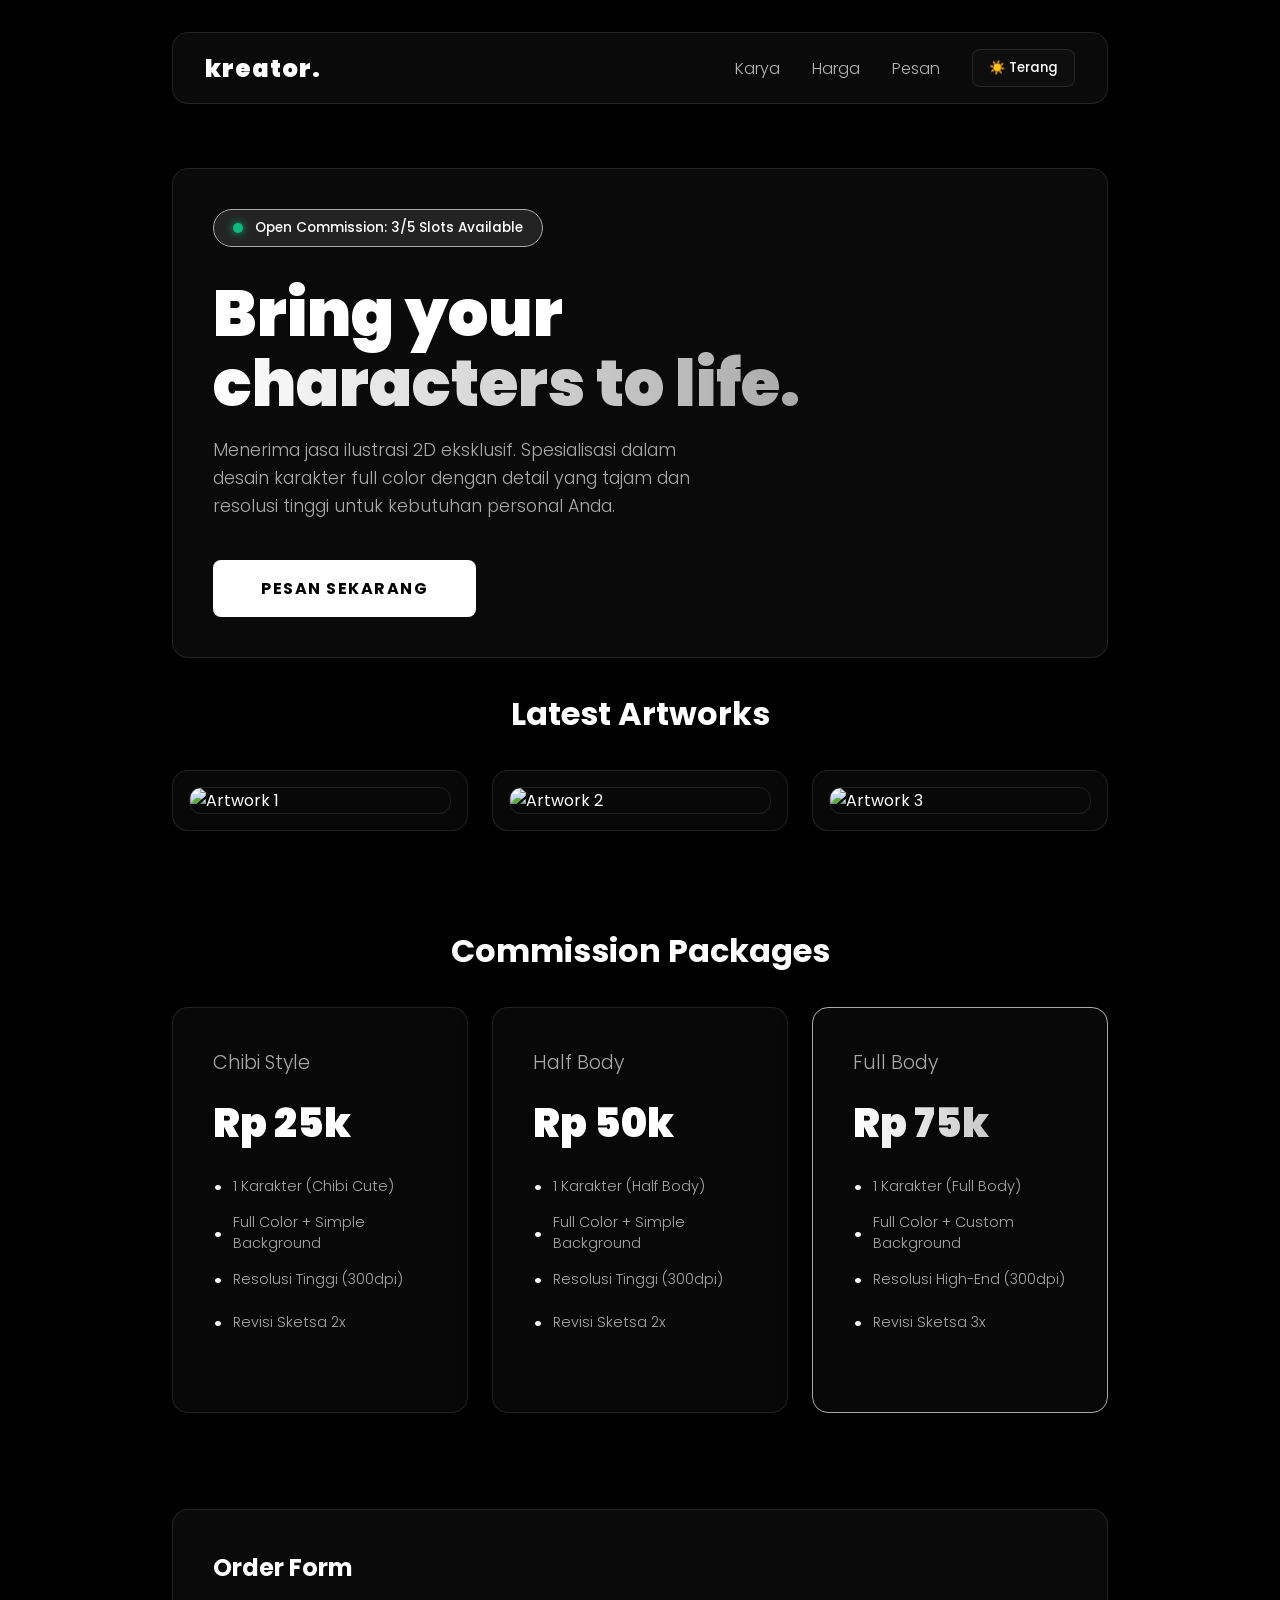
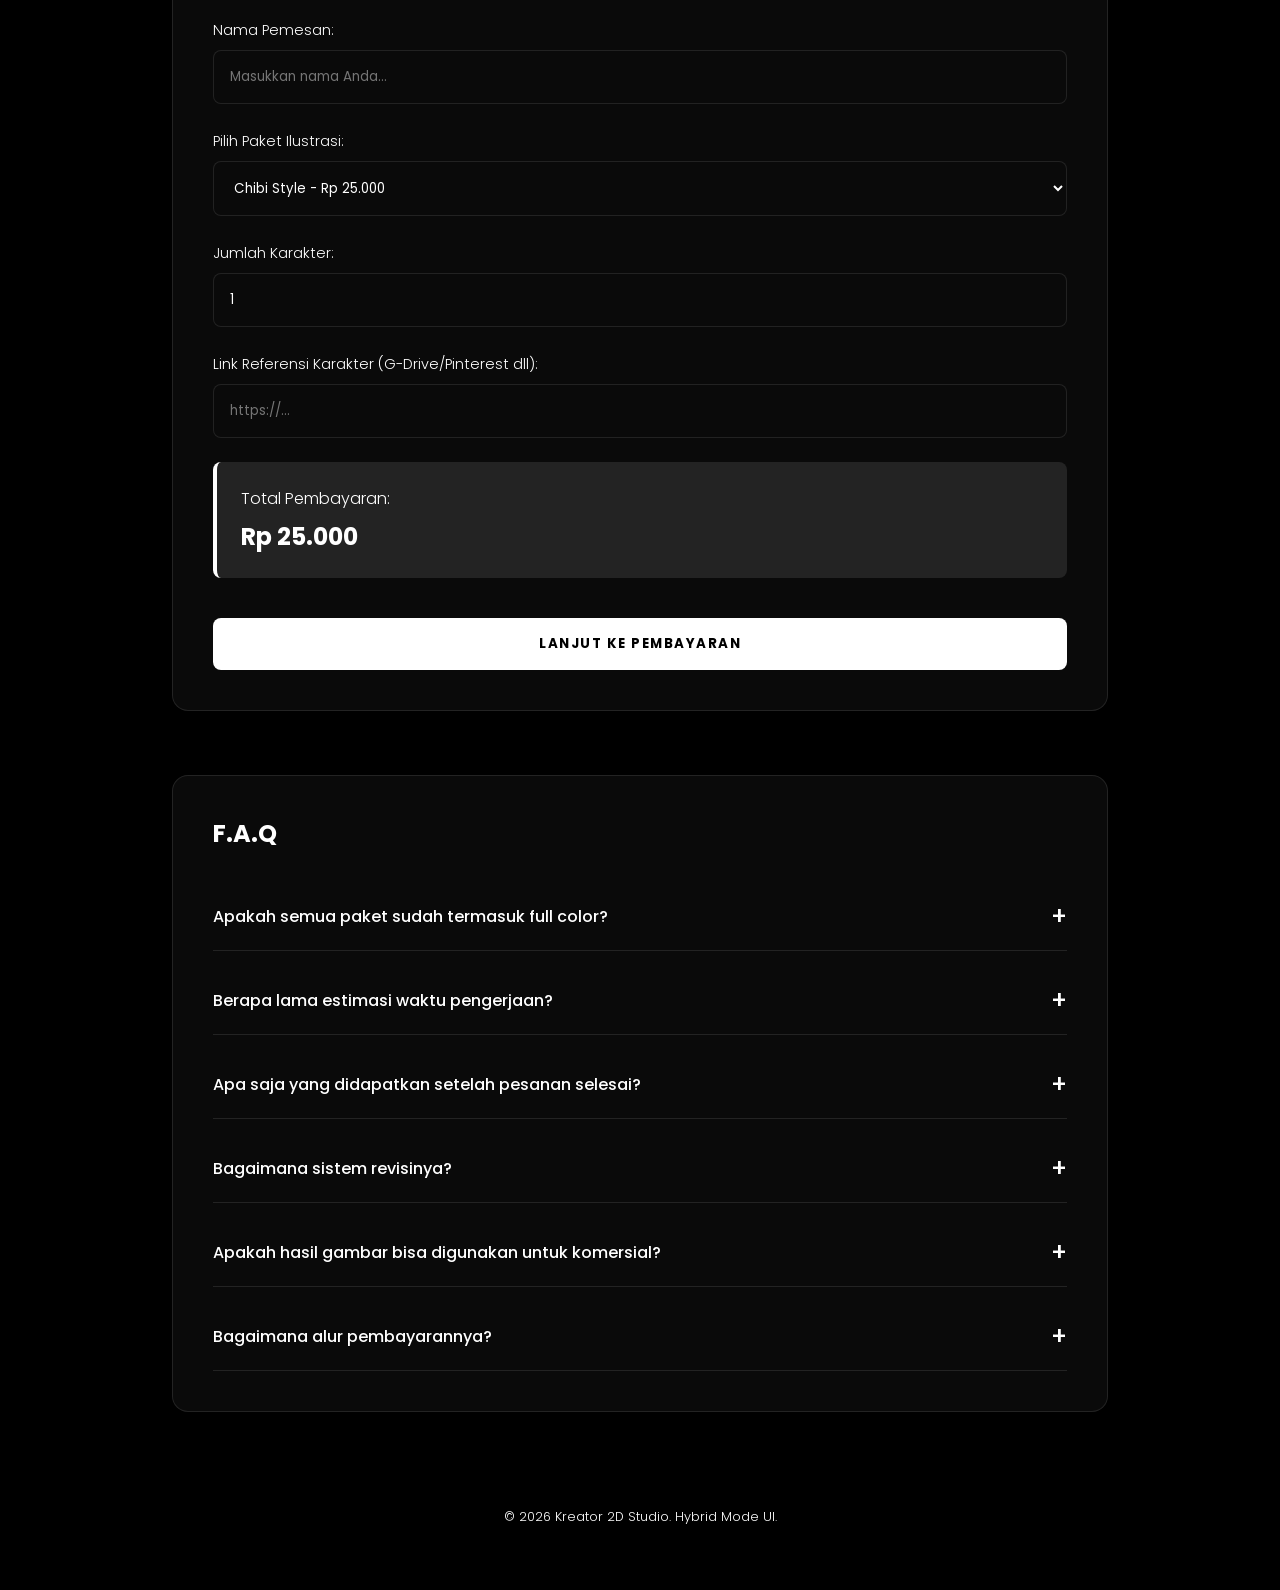
==== commit d34c2359: "Update invoice.html" ====
--- a/invoice.html
+++ b/invoice.html
@@ -32,6 +32,7 @@
                 <h3 style="font-size: 1.1rem; margin-bottom: 1.5rem; font-weight: 500;">Metode Pembayaran (QRIS)</h3>
                 
                 <div style="background: #FFFFFF; padding: 15px; border-radius: 12px; display: inline-block; margin-bottom: 2rem; box-shadow: 0 10px 25px var(--glass-shadow);">
+                    <!-- MASUKKAN FILE GAMBAR QRIS ANDA DI SINI -->
                     <img src="https://via.placeholder.com/250x250/FFFFFF/000000?text=GAMBAR+QRIS+ANDA" alt="Scan QRIS" style="width: 250px; height: 250px; object-fit: contain;">
                 </div>
 
--- a/style.css
+++ b/style.css
@@ -37,7 +37,9 @@
 }
 a { text-decoration: none; color: inherit; }
 
-/* LOADING SCREEN */
+/* =========================================
+   LOADING SCREEN & UI COMPONENTS
+   ========================================= */
 #loading-screen {
     position: fixed; top: 0; left: 0; width: 100%; height: 100vh;
     background-color: var(--bg-color); z-index: 9999; display: flex;
@@ -62,7 +64,7 @@
 }
 .btn-theme:hover { background: var(--text-color); color: var(--bg-color); }
 
-/* LAYOUT & GLASS PANEL */
+/* LAYOUT UMUM & GLASS PANEL */
 .container { max-width: 1000px; margin: 0 auto; padding: 2rem; position: relative; z-index: 1; }
 .glass-panel {
     background: var(--glass-bg); backdrop-filter: blur(20px); -webkit-backdrop-filter: blur(20px);
@@ -75,12 +77,12 @@
 nav a { font-weight: 300; opacity: 0.7; transition: all 0.3s; }
 nav a:hover { opacity: 1; color: var(--text-color); }
 
+/* HERO SECTION & QUEUE BADGE */
 .text-gradient { background: linear-gradient(90deg, var(--text-color), var(--text-muted)); -webkit-background-clip: text; -webkit-text-fill-color: transparent; }
 .hero { text-align: left; }
 .hero h1 { font-size: 4rem; font-weight: 900; line-height: 1.1; margin-bottom: 1rem; }
-.hero p { font-size: 1.1rem; font-weight: 300; color: var(--text-muted); margin-bottom: 2.5rem; max-width: 500px; }
-
-/* UI ENHANCEMENT: QUEUE BADGE & PULSE */
+.hero p { font-size: 1.1rem; font-weight: 300; color: var(--text-muted); margin-bottom: 2.5rem; max-width: 500px; line-height: 1.6; }
+
 .queue-badge {
     display: inline-flex; align-items: center; gap: 12px;
     background: var(--glass-border); padding: 0.5rem 1.2rem;
@@ -139,7 +141,7 @@
 .faq-question::after { content: '+'; font-size: 1.5rem; color: var(--text-color); transition: transform 0.3s; }
 .faq-question.active::after { transform: rotate(45deg); color: var(--text-muted);}
 .faq-answer { max-height: 0; overflow: hidden; transition: max-height 0.4s ease-out; }
-.faq-answer p { padding-bottom: 1rem; font-size: 0.9rem; font-weight: 300; color: var(--text-muted); }
+.faq-answer p { padding-bottom: 1rem; font-size: 0.9rem; font-weight: 300; color: var(--text-muted); line-height: 1.6; }
 
 /* TOMBOL, KARTU HARGA & FORM */
 .btn-solid {
@@ -192,3 +194,51 @@
     opacity: 1;
     transform: translateY(0) scale(1);
 }
+
+/* =========================================
+   RESPONSIVE DESIGN (TABLET & MOBILE)
+   ========================================= */
+
+@media (max-width: 1024px) {
+    .container { padding: 1.5rem; }
+    .hero h1 { font-size: 3.2rem; }
+}
+
+@media (max-width: 768px) {
+    .container { padding: 1rem; }
+    
+    header { 
+        flex-direction: column; 
+        gap: 1.5rem; 
+        padding: 1.5rem 1rem; 
+        text-align: center; 
+    }
+    nav { width: 100%; display: flex; flex-direction: column; align-items: center; gap: 1rem; }
+    nav ul { flex-wrap: wrap; justify-content: center; gap: 1.2rem; width: 100%; }
+    
+    .hero { text-align: center; display: flex; flex-direction: column; align-items: center; }
+    .hero h1 { font-size: 2.6rem; margin-bottom: 0.8rem; }
+    .hero p { font-size: 1rem; margin-bottom: 2rem; }
+    
+    .glass-panel { padding: 1.5rem; margin-bottom: 1.5rem; }
+    .section-title { font-size: 1.6rem; }
+    
+    .pricing-grid, .portfolio-grid { grid-template-columns: 1fr; }
+    
+    .form-input { font-size: 0.95rem; padding: 0.8rem; }
+    .btn-solid { width: 100%; text-align: center; padding: 1rem; }
+    
+    .modal-content { max-width: 95%; }
+    .modal-content img { max-height: 65vh; }
+    .modal-close { top: -45px; right: 0; font-size: 2rem; }
+    
+    .container[style*="max-width: 600px"] { margin-top: 2rem !important; }
+}
+
+@media (max-width: 480px) {
+    .hero h1 { font-size: 2.2rem; }
+    .logo { font-size: 1.3rem; }
+    .price-card .price { font-size: 2.2rem; }
+    .faq-question { font-size: 0.95rem; }
+    .queue-badge { font-size: 0.75rem; padding: 0.4rem 0.8rem; }
+}
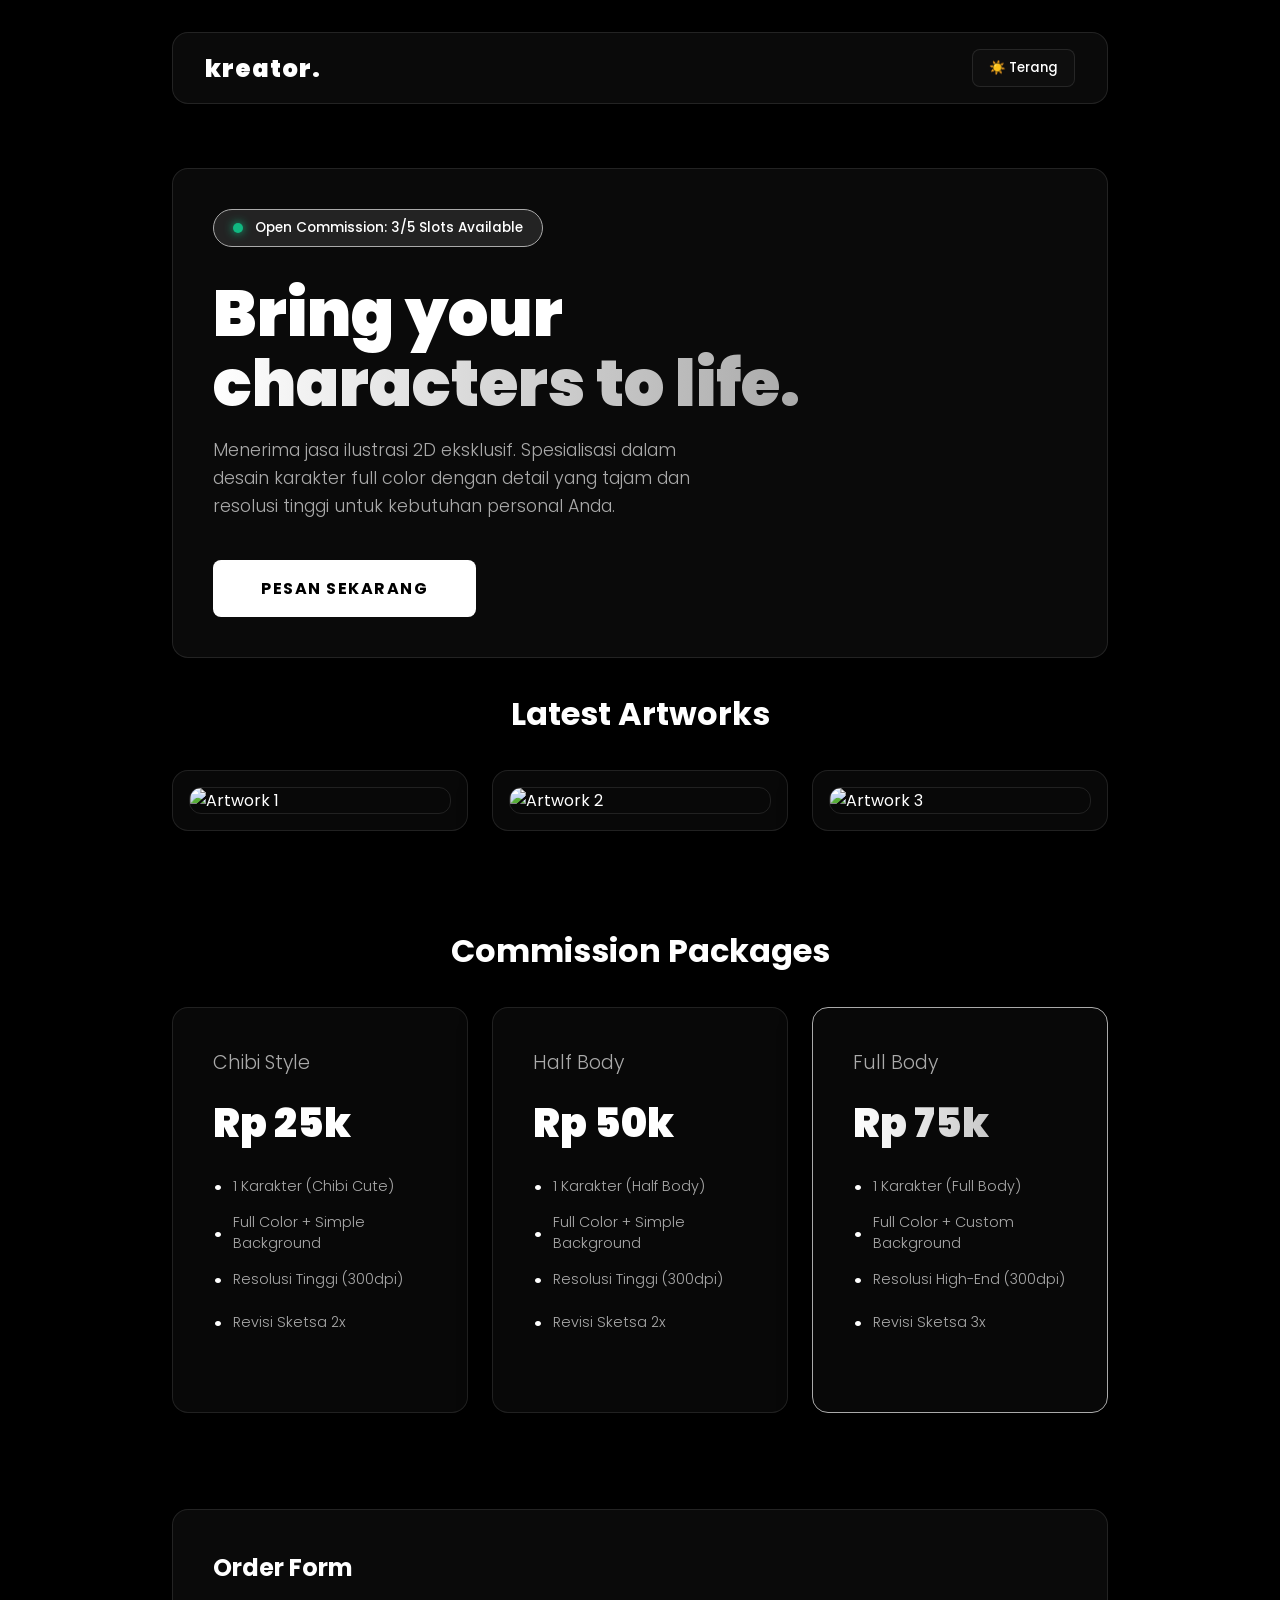
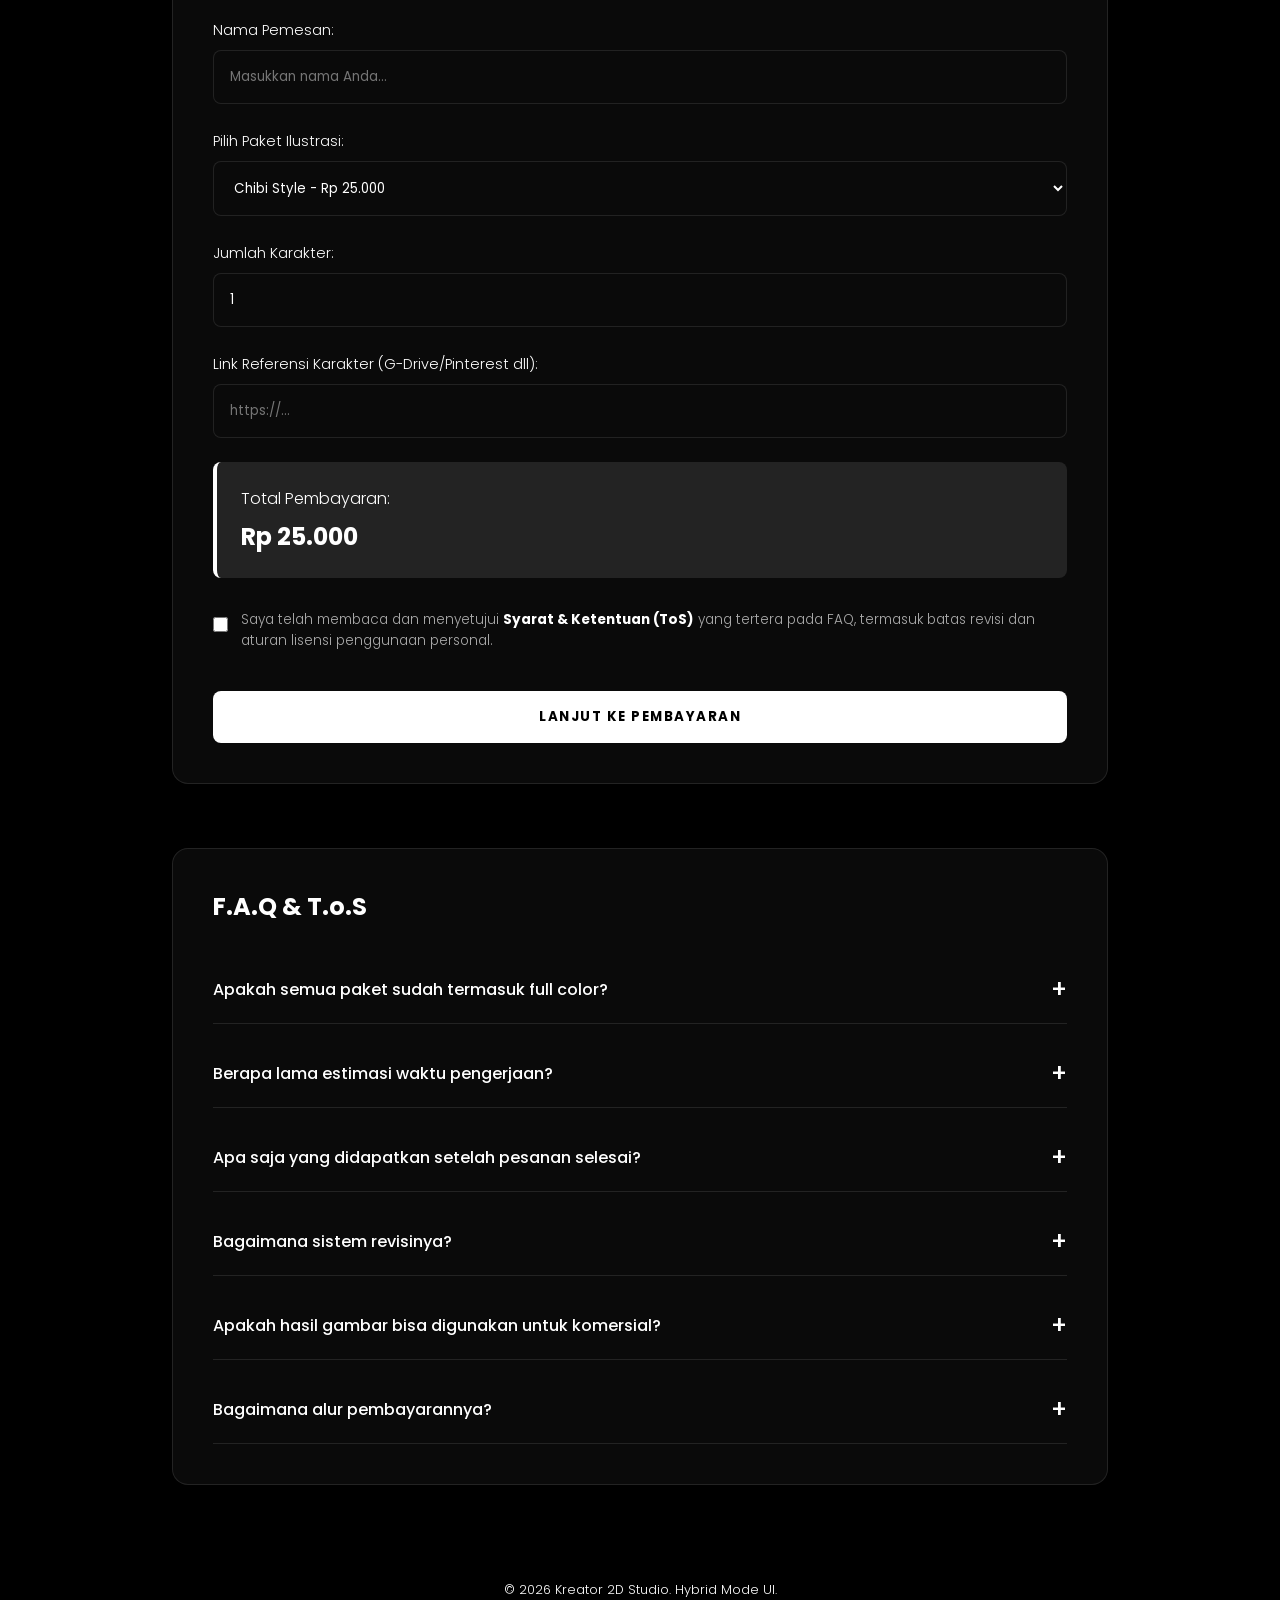
==== commit 0ede05f6: "Update invoice.html" ====
--- a/invoice.html
+++ b/invoice.html
@@ -32,7 +32,7 @@
                 <h3 style="font-size: 1.1rem; margin-bottom: 1.5rem; font-weight: 500;">Metode Pembayaran (QRIS)</h3>
                 
                 <div style="background: #FFFFFF; padding: 15px; border-radius: 12px; display: inline-block; margin-bottom: 2rem; box-shadow: 0 10px 25px var(--glass-shadow);">
-                    <!-- MASUKKAN FILE GAMBAR QRIS ANDA DI SINI -->
+                    <!-- MASUKKAN GAMBAR QRIS ASLI ANDA DISINI -->
                     <img src="https://via.placeholder.com/250x250/FFFFFF/000000?text=GAMBAR+QRIS+ANDA" alt="Scan QRIS" style="width: 250px; height: 250px; object-fit: contain;">
                 </div>
 
--- a/style.css
+++ b/style.css
@@ -1,4 +1,6 @@
-/* PENGATURAN DASAR & CSS VARIABLES */
+/* =========================================
+   PENGATURAN DASAR & CSS VARIABLES
+   ========================================= */
 :root {
     --bg-color: #000000;
     --text-color: #FFFFFF;
@@ -74,8 +76,6 @@
 }
 header { display: flex; justify-content: space-between; align-items: center; margin-bottom: 3rem; padding: 1rem 2rem; }
 .logo { font-size: 1.5rem; font-weight: 900; letter-spacing: 1px; }
-nav a { font-weight: 300; opacity: 0.7; transition: all 0.3s; }
-nav a:hover { opacity: 1; color: var(--text-color); }
 
 /* HERO SECTION & QUEUE BADGE */
 .text-gradient { background: linear-gradient(90deg, var(--text-color), var(--text-muted)); -webkit-background-clip: text; -webkit-text-fill-color: transparent; }
@@ -206,32 +206,23 @@
 
 @media (max-width: 768px) {
     .container { padding: 1rem; }
-    
     header { 
         flex-direction: column; 
         gap: 1.5rem; 
         padding: 1.5rem 1rem; 
         text-align: center; 
     }
-    nav { width: 100%; display: flex; flex-direction: column; align-items: center; gap: 1rem; }
-    nav ul { flex-wrap: wrap; justify-content: center; gap: 1.2rem; width: 100%; }
-    
     .hero { text-align: center; display: flex; flex-direction: column; align-items: center; }
     .hero h1 { font-size: 2.6rem; margin-bottom: 0.8rem; }
     .hero p { font-size: 1rem; margin-bottom: 2rem; }
-    
     .glass-panel { padding: 1.5rem; margin-bottom: 1.5rem; }
     .section-title { font-size: 1.6rem; }
-    
     .pricing-grid, .portfolio-grid { grid-template-columns: 1fr; }
-    
     .form-input { font-size: 0.95rem; padding: 0.8rem; }
     .btn-solid { width: 100%; text-align: center; padding: 1rem; }
-    
     .modal-content { max-width: 95%; }
     .modal-content img { max-height: 65vh; }
     .modal-close { top: -45px; right: 0; font-size: 2rem; }
-    
     .container[style*="max-width: 600px"] { margin-top: 2rem !important; }
 }
 
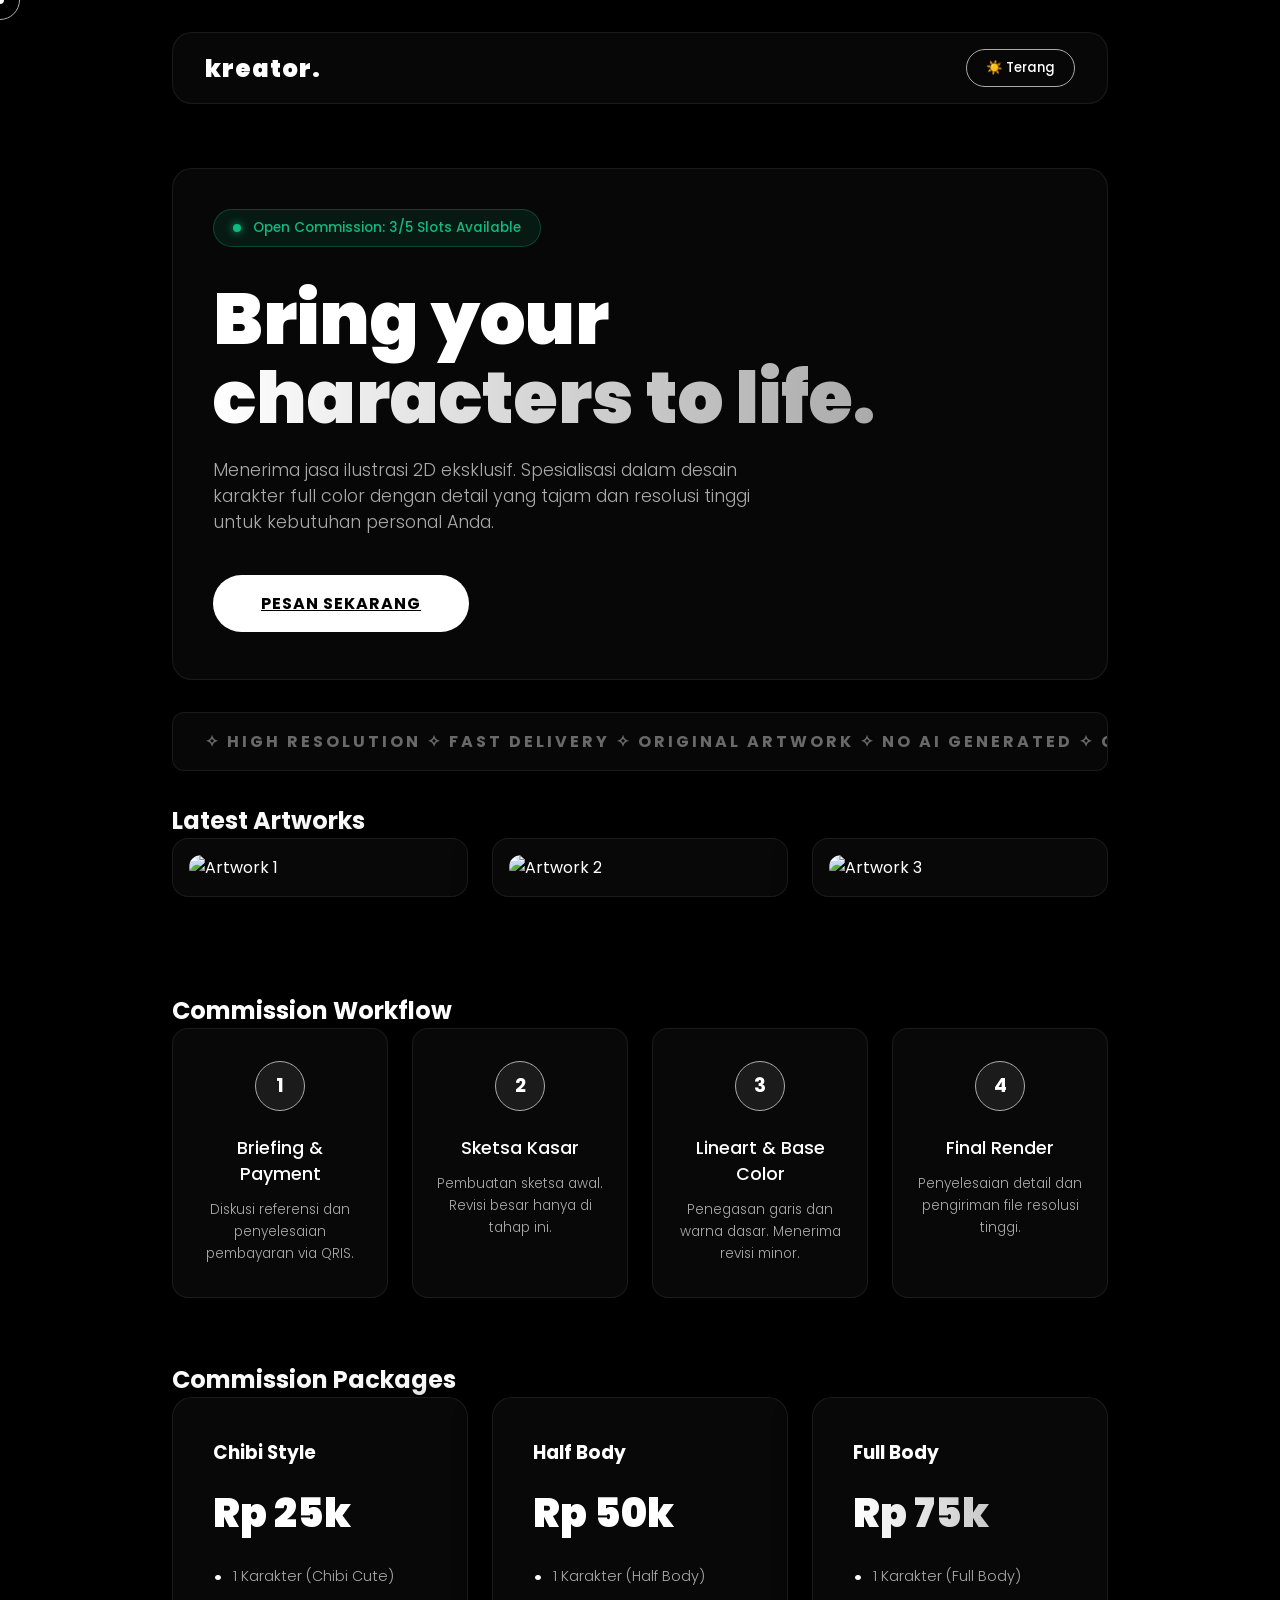
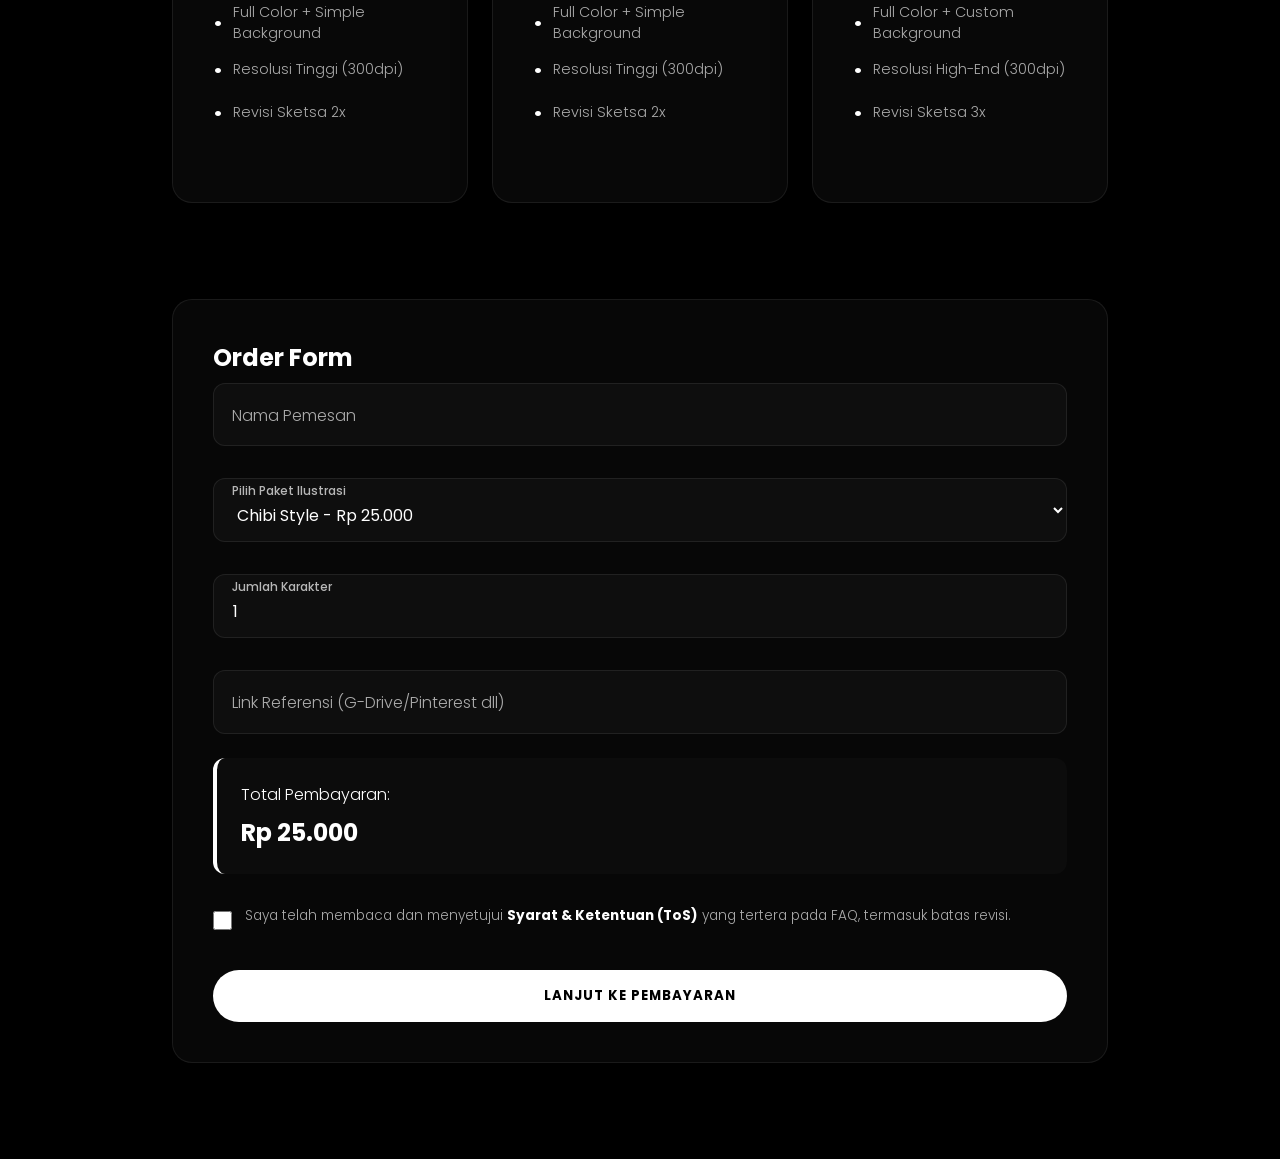
==== commit c7c131c0: "Update invoice.html" ====
--- a/invoice.html
+++ b/invoice.html
@@ -12,42 +12,44 @@
     <div id="loading-screen"><div class="loader-ring"></div><div class="loader-text">STUDIO</div></div>
 
     <div class="container" style="max-width: 600px; margin-top: 5rem;">
-        <div class="glass-panel reveal" style="text-align: center;">
-            <h2 class="section-title reveal" style="margin-bottom: 1rem;">Invoice Pesanan</h2>
-            
-            <div class="reveal" style="background: var(--glass-border); padding: 1.5rem; border-radius: 12px; text-align: left; margin-bottom: 2rem;">
-                <p style="margin-bottom: 0.5rem; font-weight: 300;">Halo, <strong id="invNama" style="color: var(--text-color);"></strong>!</p>
-                <p style="margin-bottom: 0.5rem; font-weight: 300; color: var(--text-muted);">Berikut adalah detail pesanan art Anda:</p>
-                <ul style="list-style: none; margin-top: 1rem; opacity: 0.9; font-weight: 300;">
-                    <li style="margin-bottom: 0.5rem;">Paket: <span id="invPaket" style="float: right;"></span></li>
-                    <li style="margin-bottom: 0.5rem;">Jumlah: <span id="invJumlah" style="float: right;"></span></li>
-                    <li style="margin-bottom: 0.5rem;">Ref: <a href="#" id="invLink" target="_blank" style="float: right; color: #3B82F6; text-decoration: underline; max-width: 150px; overflow: hidden; text-overflow: ellipsis; white-space: nowrap;"></a></li>
-                    <li style="margin-top: 1rem; padding-top: 1rem; border-top: 1px dashed var(--glass-border); font-weight: 700; font-size: 1.2rem;">
-                        Total Tagihan: <span id="invTotal" style="float: right; color: var(--text-color);"></span>
-                    </li>
-                </ul>
-            </div>
-
-            <div class="reveal" style="margin-bottom: 1.5rem; background: var(--input-bg); padding: 2rem 1.5rem; border-radius: 12px; border: 1px solid var(--glass-border);">
-                <h3 style="font-size: 1.1rem; margin-bottom: 1.5rem; font-weight: 500;">Metode Pembayaran (QRIS)</h3>
+        <div class="glass-panel reveal spotlight-card" style="text-align: center;">
+            <div class="card-content-z">
+                <h2 class="section-title reveal" style="margin-bottom: 1rem;">Invoice Pesanan</h2>
                 
-                <div style="background: #FFFFFF; padding: 15px; border-radius: 12px; display: inline-block; margin-bottom: 2rem; box-shadow: 0 10px 25px var(--glass-shadow);">
-                    <!-- MASUKKAN GAMBAR QRIS ASLI ANDA DISINI -->
-                    <img src="https://via.placeholder.com/250x250/FFFFFF/000000?text=GAMBAR+QRIS+ANDA" alt="Scan QRIS" style="width: 250px; height: 250px; object-fit: contain;">
+                <div class="reveal" style="background: rgba(255,255,255,0.03); padding: 1.5rem; border-radius: 12px; text-align: left; margin-bottom: 2rem; border: 1px solid var(--glass-border);">
+                    <p style="margin-bottom: 0.5rem; font-weight: 300;">Halo, <strong id="invNama" style="color: var(--text-color);"></strong>!</p>
+                    <p style="margin-bottom: 0.5rem; font-weight: 300; color: var(--text-muted);">Berikut adalah detail pesanan art Anda:</p>
+                    <ul style="list-style: none; margin-top: 1rem; font-weight: 300;">
+                        <li style="margin-bottom: 0.5rem; display: flex; justify-content: space-between;"><span>Paket:</span> <span id="invPaket" style="text-align: right;"></span></li>
+                        <li style="margin-bottom: 0.5rem; display: flex; justify-content: space-between;"><span>Jumlah:</span> <span id="invJumlah" style="text-align: right;"></span></li>
+                        <li style="margin-bottom: 0.5rem; display: flex; justify-content: space-between;"><span>Ref:</span> <a href="#" id="invLink" target="_blank" style="color: var(--accent); text-decoration: underline; max-width: 150px; overflow: hidden; text-overflow: ellipsis; white-space: nowrap; text-align: right;"></a></li>
+                        <li style="margin-top: 1rem; padding-top: 1rem; border-top: 1px dashed var(--glass-border); font-weight: 700; font-size: 1.2rem; display: flex; justify-content: space-between; align-items: center;">
+                            <span>Total Tagihan:</span> <span id="invTotal" style="color: var(--text-color); font-size: 1.4rem;"></span>
+                        </li>
+                    </ul>
                 </div>
 
-                <button id="btnKonfirmasi" class="btn-solid btn-action" style="width: 100%; border: none; cursor: pointer; margin-bottom: 2rem;">
-                    Sudah Memverifikasi Pembayaran
-                </button>
+                <div class="reveal" style="margin-bottom: 1.5rem; background: var(--input-bg); padding: 2rem 1.5rem; border-radius: 12px; border: 1px solid var(--glass-border);">
+                    <h3 style="font-size: 1.1rem; margin-bottom: 1.5rem; font-weight: 500;">Metode Pembayaran (QRIS)</h3>
+                    
+                    <div style="background: #FFFFFF; padding: 15px; border-radius: 12px; display: inline-block; margin-bottom: 2rem; box-shadow: 0 10px 25px rgba(0,0,0,0.5);">
+                        <!-- MASUKKAN GAMBAR QRIS ASLI ANDA DISINI -->
+                        <img src="https://via.placeholder.com/250x250/FFFFFF/000000?text=GAMBAR+QRIS+ANDA" alt="Scan QRIS" style="width: 250px; height: 250px; object-fit: contain;">
+                    </div>
 
-                <div style="border-top: 1px solid var(--glass-border); padding-top: 1.5rem; text-align: left;">
-                    <p style="font-weight: 300; font-size: 0.9rem; color: var(--text-muted); margin-bottom: 0.5rem;">Atau transfer manual ke:</p>
-                    <p style="font-weight: 500; font-size: 0.95rem; margin-bottom: 0.2rem;">BCA: 1234567890 a.n. Kreator Studio</p>
-                    <p style="font-weight: 500; font-size: 0.95rem;">GoPay: 085168655896</p>
+                    <button id="btnKonfirmasi" class="btn-solid btn-action hover-target magnetic-btn" style="width: 100%; border: none; cursor: pointer; margin-bottom: 2rem;">
+                        Sudah Memverifikasi Pembayaran
+                    </button>
+
+                    <div style="border-top: 1px solid var(--glass-border); padding-top: 1.5rem; text-align: left;">
+                        <p style="font-weight: 300; font-size: 0.9rem; color: var(--text-muted); margin-bottom: 0.5rem;">Atau transfer manual ke:</p>
+                        <p style="font-weight: 500; font-size: 0.95rem; margin-bottom: 0.2rem;">BCA: 1234567890 a.n. Kreator Studio</p>
+                        <p style="font-weight: 500; font-size: 0.95rem;">GoPay: 085168655896</p>
+                    </div>
                 </div>
+
+                <a href="index.html" class="reveal hover-target" style="font-size: 0.8rem; text-decoration: underline; opacity: 0.6; display: inline-block; margin-top: 0.5rem;">Batalkan pesanan & Kembali</a>
             </div>
-
-            <a href="index.html" class="reveal" style="font-size: 0.8rem; text-decoration: underline; opacity: 0.6; display: inline-block; margin-top: 0.5rem;">Batalkan pesanan & Kembali</a>
         </div>
     </div>
 
@@ -72,12 +74,10 @@
         
         const linkElement = document.getElementById('invLink');
         if (linkRef && linkRef !== "Tidak ada") {
-            linkElement.innerText = linkRef;
-            linkElement.href = linkRef;
+            linkElement.innerText = linkRef; linkElement.href = linkRef;
         } else {
             linkElement.innerText = "Tidak dilampirkan";
-            linkElement.style.color = "var(--text-muted)";
-            linkElement.style.textDecoration = "none";
+            linkElement.style.color = "var(--text-muted)"; linkElement.style.textDecoration = "none";
         }
 
         document.getElementById('btnKonfirmasi').addEventListener('click', function() {
--- a/style.css
+++ b/style.css
@@ -1,235 +1,187 @@
 /* =========================================
-   PENGATURAN DASAR & CSS VARIABLES
+   CSS VARIABLES & GLOBAL SETTINGS
    ========================================= */
 :root {
     --bg-color: #000000;
     --text-color: #FFFFFF;
     --text-muted: #AAAAAA;
-    --glass-bg: rgba(18, 18, 18, 0.6);
-    --glass-border: rgba(255, 255, 255, 0.1);
-    --glass-shadow: rgba(0, 0, 0, 0.9);
+    --glass-bg: rgba(18, 18, 18, 0.4); 
+    --glass-border: rgba(255, 255, 255, 0.08);
+    --glass-shadow: rgba(0, 0, 0, 0.8);
     --btn-bg: #FFFFFF;
     --btn-text: #000000;
     --btn-hover: #E2E8F0;
-    --input-bg: rgba(10, 10, 10, 0.8);
+    --input-bg: rgba(255, 255, 255, 0.03);
     --overlay-bg: rgba(0, 0, 0, 0.95);
+    --accent: #10B981;
 }
 
-/* OVERRIDE UNTUK MODE TERANG */
 body.light-mode {
     --bg-color: #F8FAFC;
     --text-color: #0F172A;
     --text-muted: #475569;
-    --glass-bg: rgba(255, 255, 255, 0.7);
-    --glass-border: rgba(0, 0, 0, 0.1);
-    --glass-shadow: rgba(0, 0, 0, 0.05);
+    --glass-bg: rgba(255, 255, 255, 0.6);
+    --glass-border: rgba(0, 0, 0, 0.05);
+    --glass-shadow: rgba(0, 0, 0, 0.03);
     --btn-bg: #0F172A;
     --btn-text: #FFFFFF;
     --btn-hover: #1E293B;
-    --input-bg: rgba(255, 255, 255, 0.9);
+    --input-bg: rgba(0, 0, 0, 0.02);
     --overlay-bg: rgba(255, 255, 255, 0.95);
 }
 
-* { margin: 0; padding: 0; box-sizing: border-box; font-family: 'Poppins', sans-serif; }
-body { 
-    background-color: var(--bg-color); 
-    color: var(--text-color); 
-    min-height: 100vh; overflow-x: hidden; position: relative; 
-    transition: background-color 0.4s ease, color 0.4s ease;
-}
-a { text-decoration: none; color: inherit; }
+* { margin: 0; padding: 0; box-sizing: border-box; font-family: 'Poppins', sans-serif; cursor: none; }
+body { background-color: var(--bg-color); color: var(--text-color); min-height: 100vh; overflow-x: hidden; transition: background-color 0.5s ease, color 0.5s ease; }
+a, button { cursor: none; }
 
 /* =========================================
-   LOADING SCREEN & UI COMPONENTS
+   CUSTOM CURSOR & LOADING SCREEN
    ========================================= */
-#loading-screen {
-    position: fixed; top: 0; left: 0; width: 100%; height: 100vh;
-    background-color: var(--bg-color); z-index: 9999; display: flex;
-    justify-content: center; align-items: center; flex-direction: column;
-    transition: opacity 0.6s ease, visibility 0.6s ease;
-}
-.loader-ring {
-    width: 60px; height: 60px; border: 4px solid var(--glass-border);
-    border-radius: 50%; border-top-color: var(--text-color); border-right-color: var(--text-muted);
-    animation: spin-loader 1s cubic-bezier(0.68, -0.55, 0.265, 1.55) infinite;
-}
-.loader-text { margin-top: 1.5rem; font-size: 1.2rem; font-weight: 900; letter-spacing: 4px; color: var(--text-color); animation: pulse-glow-text 1.5s infinite; }
+.cursor-dot, .cursor-outline { position: fixed; top: 0; left: 0; transform: translate(-50%, -50%); border-radius: 50%; z-index: 99999; pointer-events: none; }
+.cursor-dot { width: 8px; height: 8px; background-color: var(--text-color); transition: opacity 0.2s; }
+.cursor-outline { width: 40px; height: 40px; border: 1px solid var(--text-muted); transition: width 0.3s, height 0.3s, background-color 0.3s; }
+.cursor-outline.hovered { width: 60px; height: 60px; background-color: rgba(255, 255, 255, 0.1); border-color: transparent; backdrop-filter: blur(2px); }
+body.light-mode .cursor-outline.hovered { background-color: rgba(0, 0, 0, 0.05); }
+@media (pointer: coarse) { * { cursor: auto !important; } .cursor-dot, .cursor-outline { display: none !important; } }
+
+#loading-screen { position: fixed; top: 0; left: 0; width: 100%; height: 100vh; background-color: var(--bg-color); z-index: 9999; display: flex; justify-content: center; align-items: center; flex-direction: column; transition: opacity 0.8s ease, visibility 0.8s ease; }
+.loader-ring { width: 60px; height: 60px; border: 3px solid var(--glass-border); border-radius: 50%; border-top-color: var(--text-color); animation: spin-loader 1s cubic-bezier(0.68, -0.55, 0.265, 1.55) infinite; }
+.loader-text { margin-top: 1.5rem; font-size: 1rem; font-weight: 700; letter-spacing: 5px; color: var(--text-color); animation: pulse-glow-text 1.5s infinite; }
 @keyframes spin-loader { 0% { transform: rotate(0deg); } 100% { transform: rotate(360deg); } }
 @keyframes pulse-glow-text { 0%, 100% { opacity: 1; } 50% { opacity: 0.3; } }
 .fade-out { opacity: 0 !important; visibility: hidden !important; }
 
-/* TOMBOL TEMA */
-.btn-theme {
-    background: var(--glass-bg); color: var(--text-color); border: 1px solid var(--glass-border);
-    padding: 0.5rem 1rem; border-radius: 8px; cursor: pointer; font-family: 'Poppins', sans-serif;
-    font-weight: 500; transition: all 0.3s ease;
-}
-.btn-theme:hover { background: var(--text-color); color: var(--bg-color); }
-
-/* LAYOUT UMUM & GLASS PANEL */
+/* =========================================
+   LAYOUT & GLASS PANELS
+   ========================================= */
 .container { max-width: 1000px; margin: 0 auto; padding: 2rem; position: relative; z-index: 1; }
-.glass-panel {
-    background: var(--glass-bg); backdrop-filter: blur(20px); -webkit-backdrop-filter: blur(20px);
-    border: 1px solid var(--glass-border); border-radius: 16px;
-    box-shadow: 0 10px 30px var(--glass-shadow); padding: 2.5rem; margin-bottom: 2rem;
-    transition: background 0.4s ease, border-color 0.4s ease, box-shadow 0.4s ease;
-}
-header { display: flex; justify-content: space-between; align-items: center; margin-bottom: 3rem; padding: 1rem 2rem; }
-.logo { font-size: 1.5rem; font-weight: 900; letter-spacing: 1px; }
-
-/* HERO SECTION & QUEUE BADGE */
-.text-gradient { background: linear-gradient(90deg, var(--text-color), var(--text-muted)); -webkit-background-clip: text; -webkit-text-fill-color: transparent; }
-.hero { text-align: left; }
-.hero h1 { font-size: 4rem; font-weight: 900; line-height: 1.1; margin-bottom: 1rem; }
-.hero p { font-size: 1.1rem; font-weight: 300; color: var(--text-muted); margin-bottom: 2.5rem; max-width: 500px; line-height: 1.6; }
-
-.queue-badge {
-    display: inline-flex; align-items: center; gap: 12px;
-    background: var(--glass-border); padding: 0.5rem 1.2rem;
-    border-radius: 50px; font-size: 0.85rem; font-weight: 500;
-    margin-bottom: 2rem; border: 1px solid var(--text-muted);
-}
-.pulse-dot {
-    width: 10px; height: 10px; background: #10B981;
-    border-radius: 50%; box-shadow: 0 0 10px #10B981;
-    animation: pulse-animation 2s infinite cubic-bezier(0.4, 0, 0.6, 1);
-}
-@keyframes pulse-animation {
-    0% { box-shadow: 0 0 0 0 rgba(16, 185, 129, 0.7); }
-    70% { box-shadow: 0 0 0 10px rgba(16, 185, 129, 0); }
-    100% { box-shadow: 0 0 0 0 rgba(16, 185, 129, 0); }
+.glass-panel { 
+    background: var(--glass-bg); backdrop-filter: blur(24px); -webkit-backdrop-filter: blur(24px); 
+    border: 1px solid var(--glass-border); border-radius: 20px; box-shadow: 0 15px 35px var(--glass-shadow); 
+    padding: 2.5rem; margin-bottom: 2rem; transition: background 0.4s ease, border-color 0.4s ease; 
 }
 
-/* GRID PORTOFOLIO & 3D TILT */
+/* SPOTLIGHT GLOW EFFECT PADA KARTU */
+.spotlight-card { position: relative; overflow: hidden; }
+.spotlight-card::before {
+    content: ''; position: absolute; top: 0; left: 0; right: 0; bottom: 0;
+    background: radial-gradient(800px circle at var(--mouse-x) var(--mouse-y), rgba(255, 255, 255, 0.06), transparent 40%);
+    z-index: 0; pointer-events: none; opacity: 0; transition: opacity 0.5s ease;
+}
+body.light-mode .spotlight-card::before { background: radial-gradient(800px circle at var(--mouse-x) var(--mouse-y), rgba(0, 0, 0, 0.04), transparent 40%); }
+.spotlight-card:hover::before { opacity: 1; }
+.card-content-z { position: relative; z-index: 2; } 
+
+/* =========================================
+   HERO, HEADER & BADGE
+   ========================================= */
+header { display: flex; justify-content: space-between; align-items: center; margin-bottom: 3rem; padding: 1rem 2rem; }
+.logo { font-size: 1.5rem; font-weight: 900; letter-spacing: 1px; position: relative; z-index: 2; }
+.btn-theme { background: transparent; color: var(--text-color); border: 1px solid var(--text-muted); padding: 0.5rem 1.2rem; border-radius: 50px; font-weight: 500; position: relative; z-index: 2; }
+
+.text-gradient { background: linear-gradient(90deg, var(--text-color), var(--text-muted)); -webkit-background-clip: text; -webkit-text-fill-color: transparent; }
+.hero { text-align: left; position: relative; }
+.hero h1 { font-size: 4.5rem; font-weight: 900; line-height: 1.1; margin-bottom: 1.2rem; position: relative; z-index: 2;}
+.hero p { font-size: 1.1rem; font-weight: 300; color: var(--text-muted); margin-bottom: 2.5rem; max-width: 550px; position: relative; z-index: 2;}
+.queue-badge { display: inline-flex; align-items: center; gap: 12px; background: rgba(16, 185, 129, 0.1); padding: 0.5rem 1.2rem; border-radius: 50px; font-size: 0.85rem; font-weight: 500; margin-bottom: 2rem; border: 1px solid rgba(16, 185, 129, 0.3); color: var(--accent); position: relative; z-index: 2;}
+.pulse-dot { width: 8px; height: 8px; background: var(--accent); border-radius: 50%; box-shadow: 0 0 10px var(--accent); animation: pulse-animation 2s infinite; }
+
+/* =========================================
+   INFINITE MARQUEE TICKER
+   ========================================= */
+.marquee-container { padding: 1rem 0 !important; overflow: hidden; white-space: nowrap; border-radius: 12px; }
+.marquee-track { display: inline-block; animation: scroll-marquee 20s linear infinite; }
+.marquee-track span { font-size: 1rem; font-weight: 700; letter-spacing: 3px; color: var(--text-muted); padding: 0 2rem; opacity: 0.6; }
+@keyframes scroll-marquee { 0% { transform: translateX(0); } 100% { transform: translateX(-50%); } }
+
+/* =========================================
+   WORKFLOW TIMELINE
+   ========================================= */
+.timeline-container { display: grid; grid-template-columns: repeat(auto-fit, minmax(200px, 1fr)); gap: 1.5rem; }
+.timeline-step { background: var(--input-bg); padding: 2rem 1.5rem; border-radius: 16px; border: 1px solid var(--glass-border); text-align: center; transition: transform 0.3s ease, border-color 0.3s ease; }
+.timeline-step:hover { transform: translateY(-5px); border-color: var(--text-color); }
+.timeline-icon { width: 50px; height: 50px; background: var(--glass-border); border: 1px solid var(--text-muted); color: var(--text-color); border-radius: 50%; display: flex; justify-content: center; align-items: center; font-size: 1.2rem; font-weight: 700; margin: 0 auto 1.5rem auto; position: relative; z-index: 2; transition: all 0.3s ease; }
+.timeline-step:hover .timeline-icon { background: var(--accent); color: #000; border-color: var(--accent); box-shadow: 0 0 15px var(--accent); }
+.timeline-step h4 { font-size: 1.1rem; margin-bottom: 0.8rem; font-weight: 500; }
+.timeline-step p { font-size: 0.85rem; color: var(--text-muted); font-weight: 300; line-height: 1.6; }
+
+/* =========================================
+   PORTOFOLIO & PRICING
+   ========================================= */
 .portfolio-grid { display: grid; grid-template-columns: repeat(auto-fit, minmax(250px, 1fr)); gap: 1.5rem; }
-.portfolio-item { 
-    padding: 1rem; display: flex; justify-content: center; align-items: center; background: var(--input-bg);
-    cursor: pointer; transform-style: preserve-3d; transition: transform 0.1s ease-out, border-color 0.3s ease;
-}
+.portfolio-item { padding: 1rem; border-radius: 16px; background: var(--input-bg); transform-style: preserve-3d; transition: border-color 0.4s ease; border: 1px solid var(--glass-border); }
 .portfolio-item:hover { border-color: var(--text-color); }
-.portfolio-img { width: 100%; border-radius: 12px; object-fit: cover; pointer-events: none; border: 1px solid var(--glass-border); }
+.portfolio-img { width: 100%; border-radius: 12px; object-fit: cover; position: relative; z-index: 2; pointer-events: none; }
 
-/* MODAL LIGHTBOX */
-#imageModal {
-    position: fixed; top: 0; left: 0; width: 100%; height: 100vh;
-    z-index: 10000; display: flex; justify-content: center; align-items: center;
-    opacity: 0; pointer-events: none; transition: opacity 0.3s ease;
-}
-#imageModal.modal-show { opacity: 1; pointer-events: auto; }
-.modal-backdrop { position: absolute; top: 0; left: 0; width: 100%; height: 100%; background: var(--overlay-bg); backdrop-filter: blur(10px); }
-.modal-content {
-    position: relative; z-index: 10001; max-width: 90%; max-height: 90vh;
-    transform: scale(0.95); transition: transform 0.3s cubic-bezier(0.175, 0.885, 0.32, 1.275);
-}
-#imageModal.modal-show .modal-content { transform: scale(1); }
-.modal-content img { max-width: 100%; max-height: 85vh; border-radius: 12px; box-shadow: 0 25px 50px var(--glass-shadow); border: 1px solid var(--glass-border); }
-.modal-close {
-    position: absolute; top: -40px; right: 0; background: none; border: none;
-    color: var(--text-color); font-size: 2.5rem; cursor: pointer; transition: color 0.2s; line-height: 1;
-}
-.modal-close:hover { color: #ef4444; }
-
-/* FAQ ACCORDION */
-.faq-container { display: flex; flex-direction: column; gap: 1rem; }
-.faq-item { border-bottom: 1px solid var(--glass-border); }
-.faq-question {
-    width: 100%; background: none; border: none; color: var(--text-color); text-align: left; padding: 1rem 0;
-    font-size: 1rem; font-weight: 500; font-family: 'Poppins', sans-serif; cursor: pointer;
-    display: flex; justify-content: space-between; align-items: center; transition: color 0.3s;
-}
-.faq-question:hover { color: var(--text-muted); }
-.faq-question::after { content: '+'; font-size: 1.5rem; color: var(--text-color); transition: transform 0.3s; }
-.faq-question.active::after { transform: rotate(45deg); color: var(--text-muted);}
-.faq-answer { max-height: 0; overflow: hidden; transition: max-height 0.4s ease-out; }
-.faq-answer p { padding-bottom: 1rem; font-size: 0.9rem; font-weight: 300; color: var(--text-muted); line-height: 1.6; }
-
-/* TOMBOL, KARTU HARGA & FORM */
-.btn-solid {
-    display: inline-block; background: var(--btn-bg); color: var(--btn-text); 
-    font-family: 'Poppins', sans-serif; font-weight: 700; padding: 1rem 3rem; border-radius: 8px; 
-    text-transform: uppercase; letter-spacing: 1.5px; transition: all 0.3s ease; 
-}
-.section-title { font-size: 2rem; font-weight: 700; margin-bottom: 2rem; text-align: center; }
 .pricing-grid { display: grid; grid-template-columns: repeat(auto-fit, minmax(280px, 1fr)); gap: 1.5rem; }
-.price-card { display: flex; flex-direction: column; justify-content: space-between; background: var(--input-bg); }
-.premium-card { border: 1px solid var(--text-muted); }
-.price-card h3 { font-size: 1.2rem; font-weight: 300; color: var(--text-muted); }
+.price-card { display: flex; flex-direction: column; background: var(--input-bg); }
 .price-card .price { font-size: 2.5rem; font-weight: 900; margin: 1rem 0; }
 .price-card ul { list-style: none; margin-bottom: 2rem; font-weight: 300; font-size: 0.9rem; color: var(--text-muted); }
 .price-card ul li { margin-bottom: 0.5rem; display: flex; align-items: center; gap: 10px; }
 .price-card ul li::before { content: '•'; color: var(--text-color); font-size: 1.5rem; }
 
-.form-input {
-    width: 100%; padding: 1rem; border-radius: 8px; border: 1px solid var(--glass-border);
-    background: var(--input-bg); color: var(--text-color); margin-top: 0.5rem; outline: none; transition: border-color 0.3s;
+/* =========================================
+   MAGNETIC BUTTON & RIPPLE
+   ========================================= */
+.magnetic-btn { 
+    display: inline-block; position: relative; overflow: hidden; z-index: 2;
+    background: var(--btn-bg); color: var(--btn-text); font-weight: 700; padding: 1rem 3rem; 
+    border-radius: 50px; text-transform: uppercase; letter-spacing: 1px; 
+    transition: transform 0.4s cubic-bezier(0.175, 0.885, 0.32, 1.275), background 0.3s; 
 }
-.form-input:focus { border-color: var(--text-color); }
-.form-input option { color: #000; }
-.total-box { padding: 1.5rem; background: var(--glass-border); border-left: 4px solid var(--text-color); border-radius: 8px; }
-.price-highlight { color: var(--text-color); }
-footer { text-align: center; padding: 2rem; opacity: 0.5; font-size: 0.8rem; font-weight: 300; }
-
-.btn-hero:hover, .btn-action:hover { transform: translateY(-3px); background: var(--btn-hover); }
-.btn-return { background: var(--btn-bg); color: var(--btn-text); }
-.btn-return:hover { background: var(--btn-hover); transform: translateY(-2px); }
-
-/* TOAST */
-#toastNotification {
-    position: fixed; bottom: 20px; right: 20px; background: var(--glass-bg);
-    backdrop-filter: blur(10px); border: 1px solid var(--text-color); color: var(--text-color);
-    padding: 1rem 2rem; border-radius: 8px; font-weight: 500; font-family: 'Poppins', sans-serif;
-    box-shadow: 0 10px 30px var(--glass-shadow); z-index: 10000;
-    transition: transform 0.3s ease, opacity 0.3s ease;
+.magnetic-btn:hover { background: var(--btn-hover); box-shadow: 0 10px 30px rgba(255,255,255,0.2); }
+.ripple {
+    position: absolute; border-radius: 50%; transform: scale(0);
+    animation: ripple-anim 0.6s linear; background: rgba(0, 0, 0, 0.15); pointer-events: none;
 }
-.toast-hidden { transform: translateX(120%); opacity: 0; pointer-events: none; }
-.toast-show { transform: translateX(0); opacity: 1; border-left: 5px solid var(--text-color); }
-
-/* SCROLL REVEAL ANIMATION (UPGRADED) */
-.reveal {
-    opacity: 0;
-    transform: translateY(40px) scale(0.95);
-    transition: all 1s cubic-bezier(0.16, 1, 0.3, 1);
-}
-.reveal.active {
-    opacity: 1;
-    transform: translateY(0) scale(1);
-}
+body.light-mode .ripple { background: rgba(255, 255, 255, 0.4); }
+@keyframes ripple-anim { to { transform: scale(4); opacity: 0; } }
 
 /* =========================================
-   RESPONSIVE DESIGN (TABLET & MOBILE)
+   FORM FLOATING LABEL
    ========================================= */
+.input-group { position: relative; margin-top: 0.5rem; }
+.form-input { 
+    width: 100%; padding: 1.5rem 1.2rem 0.8rem; border-radius: 12px; border: 1px solid var(--glass-border); 
+    background: var(--input-bg); color: var(--text-color); outline: none; font-size: 1rem; transition: border-color 0.3s, background 0.3s; 
+}
+.form-input:focus { border-color: var(--text-color); background: rgba(255,255,255,0.05); }
+.floating-label { position: absolute; left: 1.2rem; top: 50%; transform: translateY(-50%); color: var(--text-muted); pointer-events: none; transition: all 0.3s cubic-bezier(0.16, 1, 0.3, 1); font-weight: 300; }
+.form-input:focus ~ .floating-label, .form-input:not(:placeholder-shown) ~ .floating-label, .active-label { top: 0.8rem; font-size: 0.75rem; color: var(--text-color); opacity: 0.7; font-weight: 500; }
+.total-box { padding: 1.5rem; background: rgba(255,255,255,0.02); border-left: 4px solid var(--text-color); border-radius: 12px; }
 
-@media (max-width: 1024px) {
-    .container { padding: 1.5rem; }
-    .hero h1 { font-size: 3.2rem; }
+/* =========================================
+   MODAL & TOAST NOTIFICATION
+   ========================================= */
+#imageModal { position: fixed; top: 0; left: 0; width: 100%; height: 100vh; z-index: 10000; display: flex; justify-content: center; align-items: center; opacity: 0; pointer-events: none; transition: opacity 0.3s; }
+#imageModal.modal-show { opacity: 1; pointer-events: auto; }
+.modal-backdrop { position: absolute; top: 0; left: 0; width: 100%; height: 100%; background: var(--overlay-bg); backdrop-filter: blur(10px); }
+.modal-content { position: relative; z-index: 10001; max-width: 90%; max-height: 90vh; transform: scale(0.95); transition: transform 0.3s cubic-bezier(0.175, 0.885, 0.32, 1.275); }
+#imageModal.modal-show .modal-content { transform: scale(1); }
+.modal-content img { max-width: 100%; max-height: 85vh; border-radius: 12px; box-shadow: 0 25px 50px var(--glass-shadow); border: 1px solid var(--glass-border); }
+.modal-close { position: absolute; top: -40px; right: 0; background: none; border: none; color: var(--text-color); font-size: 2.5rem; transition: color 0.2s; line-height: 1; }
+
+#toastNotification { position: fixed; bottom: 30px; right: 30px; background: var(--overlay-bg); backdrop-filter: blur(15px); border: 1px solid var(--glass-border); color: var(--text-color); padding: 1rem 2rem; border-radius: 50px; font-weight: 500; box-shadow: 0 20px 40px rgba(0,0,0,0.5); z-index: 100000; transition: transform 0.4s cubic-bezier(0.68, -0.55, 0.265, 1.55), opacity 0.4s; }
+.toast-hidden { transform: translateX(150%); opacity: 0; pointer-events: none; }
+.toast-show { transform: translateX(0); opacity: 1; border-left: 5px solid var(--accent); }
+
+/* =========================================
+   CINEMATIC BLUR REVEAL
+   ========================================= */
+.reveal { opacity: 0; transform: translateY(40px) scale(0.97); filter: blur(15px); transition: all 1s cubic-bezier(0.22, 1, 0.36, 1); }
+.reveal.active { opacity: 1; transform: translateY(0) scale(1); filter: blur(0); }
+.delay-1 { transition-delay: 0.1s; }
+.delay-2 { transition-delay: 0.2s; }
+.delay-3 { transition-delay: 0.3s; }
+.delay-4 { transition-delay: 0.4s; }
+
+/* =========================================
+   RESPONSIVE DESIGN (MOBILE/TABLET)
+   ========================================= */
+@media (max-width: 768px) {
+    .container { padding: 1rem; } header { padding: 1.5rem 1rem; } .hero h1 { font-size: 2.8rem; }
+    .glass-panel { padding: 1.5rem; border-radius: 16px; } 
+    .pricing-grid, .portfolio-grid, .timeline-container { grid-template-columns: 1fr; }
+    .magnetic-btn { width: 100%; text-align: center; transform: none !important; }
 }
-
-@media (max-width: 768px) {
-    .container { padding: 1rem; }
-    header { 
-        flex-direction: column; 
-        gap: 1.5rem; 
-        padding: 1.5rem 1rem; 
-        text-align: center; 
-    }
-    .hero { text-align: center; display: flex; flex-direction: column; align-items: center; }
-    .hero h1 { font-size: 2.6rem; margin-bottom: 0.8rem; }
-    .hero p { font-size: 1rem; margin-bottom: 2rem; }
-    .glass-panel { padding: 1.5rem; margin-bottom: 1.5rem; }
-    .section-title { font-size: 1.6rem; }
-    .pricing-grid, .portfolio-grid { grid-template-columns: 1fr; }
-    .form-input { font-size: 0.95rem; padding: 0.8rem; }
-    .btn-solid { width: 100%; text-align: center; padding: 1rem; }
-    .modal-content { max-width: 95%; }
-    .modal-content img { max-height: 65vh; }
-    .modal-close { top: -45px; right: 0; font-size: 2rem; }
-    .container[style*="max-width: 600px"] { margin-top: 2rem !important; }
-}
-
-@media (max-width: 480px) {
-    .hero h1 { font-size: 2.2rem; }
-    .logo { font-size: 1.3rem; }
-    .price-card .price { font-size: 2.2rem; }
-    .faq-question { font-size: 0.95rem; }
-    .queue-badge { font-size: 0.75rem; padding: 0.4rem 0.8rem; }
-}
+@media (max-width: 480px) { .hero h1 { font-size: 2.2rem; } }
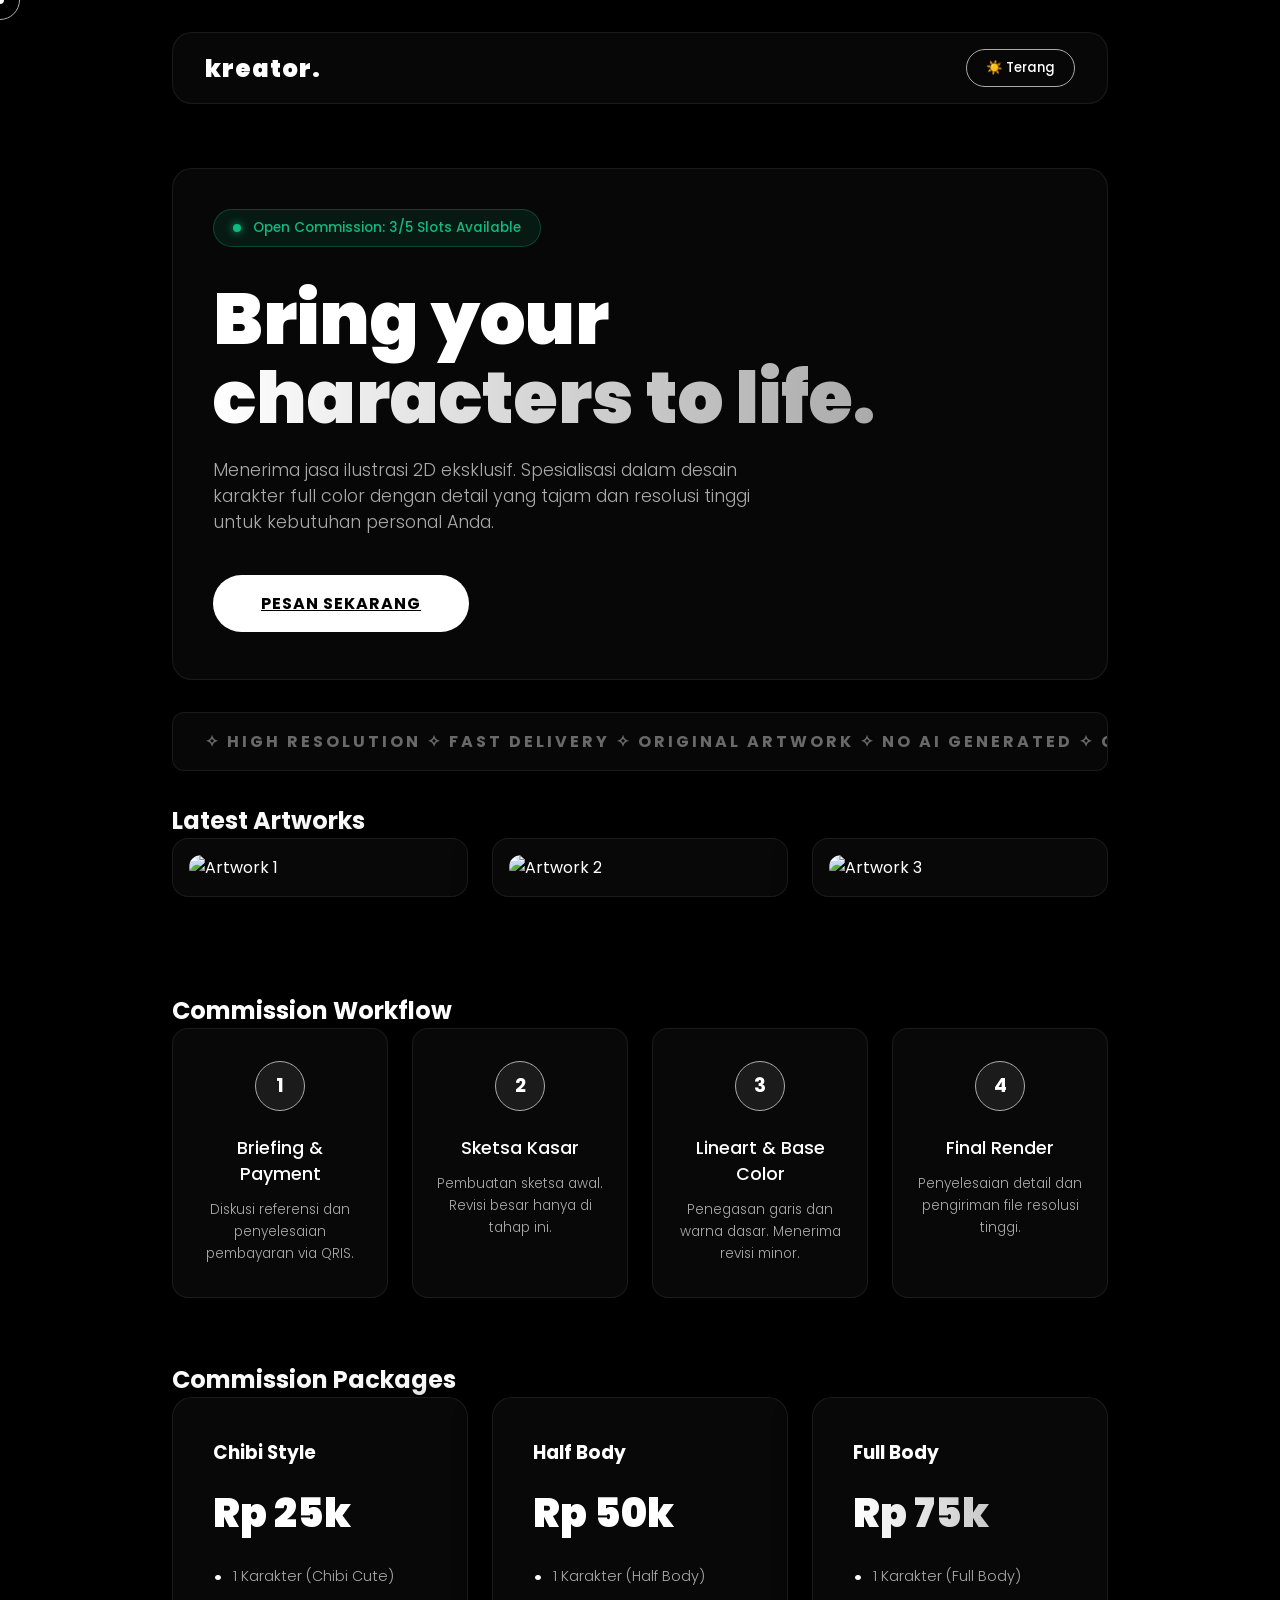
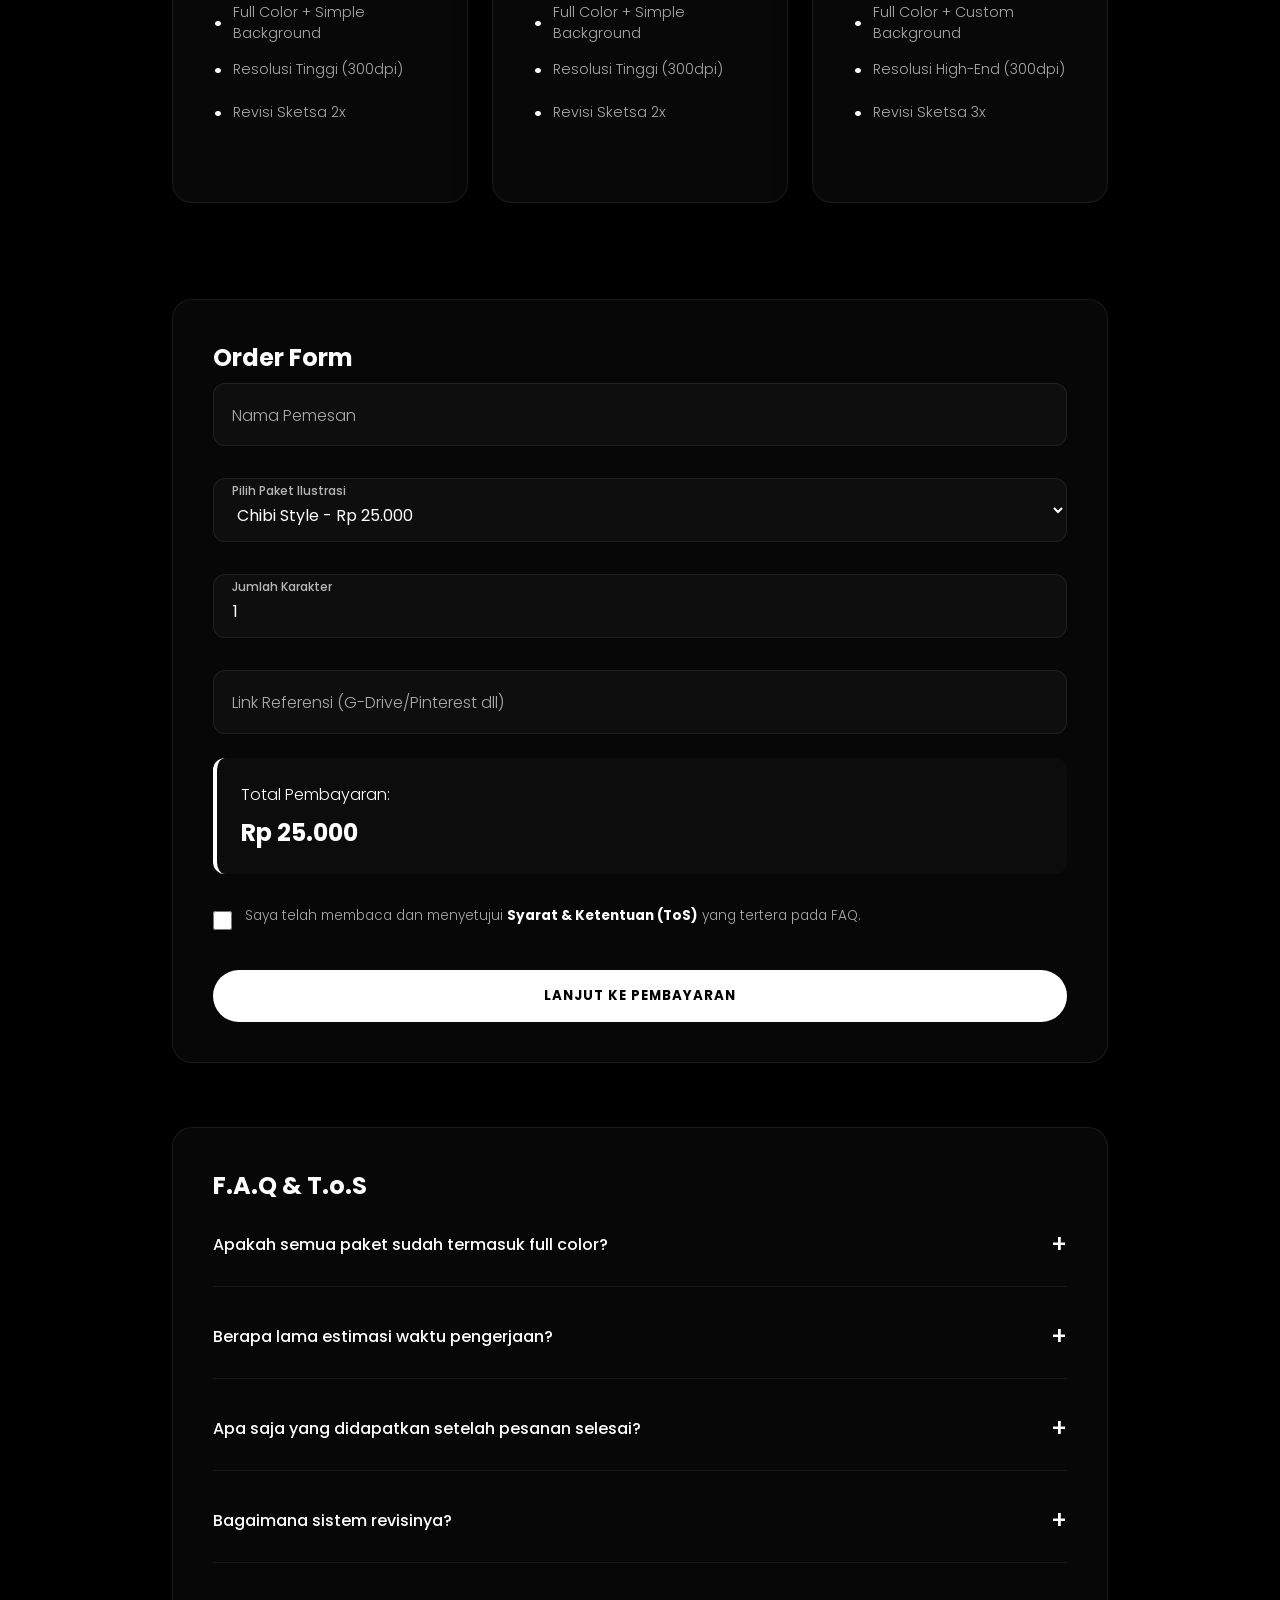
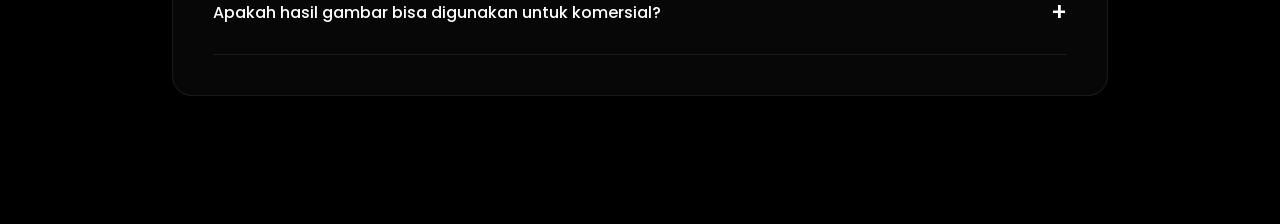
==== commit 4f14411b: "Update invoice.html" ====
--- a/invoice.html
+++ b/invoice.html
@@ -9,6 +9,10 @@
     <script>if (localStorage.getItem('theme') === 'light') document.documentElement.classList.add('light-mode');</script>
 </head>
 <body class="light-mode-sync">
+    <!-- Kursor Custom -->
+    <div class="cursor-dot"></div>
+    <div class="cursor-outline"></div>
+
     <div id="loading-screen"><div class="loader-ring"></div><div class="loader-text">STUDIO</div></div>
 
     <div class="container" style="max-width: 600px; margin-top: 5rem;">
@@ -22,7 +26,7 @@
                     <ul style="list-style: none; margin-top: 1rem; font-weight: 300;">
                         <li style="margin-bottom: 0.5rem; display: flex; justify-content: space-between;"><span>Paket:</span> <span id="invPaket" style="text-align: right;"></span></li>
                         <li style="margin-bottom: 0.5rem; display: flex; justify-content: space-between;"><span>Jumlah:</span> <span id="invJumlah" style="text-align: right;"></span></li>
-                        <li style="margin-bottom: 0.5rem; display: flex; justify-content: space-between;"><span>Ref:</span> <a href="#" id="invLink" target="_blank" style="color: var(--accent); text-decoration: underline; max-width: 150px; overflow: hidden; text-overflow: ellipsis; white-space: nowrap; text-align: right;"></a></li>
+                        <li style="margin-bottom: 0.5rem; display: flex; justify-content: space-between;"><span>Ref:</span> <a href="#" id="invLink" target="_blank" class="hover-target" style="color: var(--accent); text-decoration: underline; max-width: 150px; overflow: hidden; text-overflow: ellipsis; white-space: nowrap; text-align: right;"></a></li>
                         <li style="margin-top: 1rem; padding-top: 1rem; border-top: 1px dashed var(--glass-border); font-weight: 700; font-size: 1.2rem; display: flex; justify-content: space-between; align-items: center;">
                             <span>Total Tagihan:</span> <span id="invTotal" style="color: var(--text-color); font-size: 1.4rem;"></span>
                         </li>
@@ -33,8 +37,8 @@
                     <h3 style="font-size: 1.1rem; margin-bottom: 1.5rem; font-weight: 500;">Metode Pembayaran (QRIS)</h3>
                     
                     <div style="background: #FFFFFF; padding: 15px; border-radius: 12px; display: inline-block; margin-bottom: 2rem; box-shadow: 0 10px 25px rgba(0,0,0,0.5);">
-                        <!-- MASUKKAN GAMBAR QRIS ASLI ANDA DISINI -->
-                        <img src="https://via.placeholder.com/250x250/FFFFFF/000000?text=GAMBAR+QRIS+ANDA" alt="Scan QRIS" style="width: 250px; height: 250px; object-fit: contain;">
+                        <!-- GANTI DENGAN GAMBAR QRIS ASLI ANDA -->
+                        <img src="https://via.placeholder.com/250x250/FFFFFF/000000?text=GAMBAR+QRIS+ANDA" alt="Scan QRIS" class="hover-target" style="width: 250px; height: 250px; object-fit: contain;">
                     </div>
 
                     <button id="btnKonfirmasi" class="btn-solid btn-action hover-target magnetic-btn" style="width: 100%; border: none; cursor: pointer; margin-bottom: 2rem;">
@@ -53,6 +57,7 @@
         </div>
     </div>
 
+    <!-- Script Vanilla murni -->
     <script src="script.js"></script>
     <script>
         if (localStorage.getItem('theme') === 'light') document.body.classList.add('light-mode');
@@ -65,6 +70,7 @@
         const linkRef = urlParams.get('link');
 
         if(!nama || !total) window.location.href = 'index.html';
+        
         const totalRupiah = new Intl.NumberFormat('id-ID', { style: 'currency', currency: 'IDR', minimumFractionDigits: 0 }).format(total);
 
         document.getElementById('invNama').innerText = nama;
@@ -74,10 +80,13 @@
         
         const linkElement = document.getElementById('invLink');
         if (linkRef && linkRef !== "Tidak ada") {
-            linkElement.innerText = linkRef; linkElement.href = linkRef;
+            linkElement.innerText = linkRef; 
+            linkElement.href = linkRef;
         } else {
             linkElement.innerText = "Tidak dilampirkan";
-            linkElement.style.color = "var(--text-muted)"; linkElement.style.textDecoration = "none";
+            linkElement.style.color = "var(--text-muted)"; 
+            linkElement.style.textDecoration = "none";
+            linkElement.classList.remove('hover-target'); 
         }
 
         document.getElementById('btnKonfirmasi').addEventListener('click', function() {
--- a/style.css
+++ b/style.css
@@ -42,7 +42,6 @@
 .cursor-outline { width: 40px; height: 40px; border: 1px solid var(--text-muted); transition: width 0.3s, height 0.3s, background-color 0.3s; }
 .cursor-outline.hovered { width: 60px; height: 60px; background-color: rgba(255, 255, 255, 0.1); border-color: transparent; backdrop-filter: blur(2px); }
 body.light-mode .cursor-outline.hovered { background-color: rgba(0, 0, 0, 0.05); }
-@media (pointer: coarse) { * { cursor: auto !important; } .cursor-dot, .cursor-outline { display: none !important; } }
 
 #loading-screen { position: fixed; top: 0; left: 0; width: 100%; height: 100vh; background-color: var(--bg-color); z-index: 9999; display: flex; justify-content: center; align-items: center; flex-direction: column; transition: opacity 0.8s ease, visibility 0.8s ease; }
 .loader-ring { width: 60px; height: 60px; border: 3px solid var(--glass-border); border-radius: 50%; border-top-color: var(--text-color); animation: spin-loader 1s cubic-bezier(0.68, -0.55, 0.265, 1.55) infinite; }
@@ -138,7 +137,7 @@
 @keyframes ripple-anim { to { transform: scale(4); opacity: 0; } }
 
 /* =========================================
-   FORM FLOATING LABEL
+   FORM FLOATING LABEL & FAQ
    ========================================= */
 .input-group { position: relative; margin-top: 0.5rem; }
 .form-input { 
@@ -149,6 +148,14 @@
 .floating-label { position: absolute; left: 1.2rem; top: 50%; transform: translateY(-50%); color: var(--text-muted); pointer-events: none; transition: all 0.3s cubic-bezier(0.16, 1, 0.3, 1); font-weight: 300; }
 .form-input:focus ~ .floating-label, .form-input:not(:placeholder-shown) ~ .floating-label, .active-label { top: 0.8rem; font-size: 0.75rem; color: var(--text-color); opacity: 0.7; font-weight: 500; }
 .total-box { padding: 1.5rem; background: rgba(255,255,255,0.02); border-left: 4px solid var(--text-color); border-radius: 12px; }
+
+.faq-container { display: flex; flex-direction: column; gap: 0.5rem; }
+.faq-item { border-bottom: 1px solid var(--glass-border); padding: 0.5rem 0; }
+.faq-question { width: 100%; background: none; border: none; color: var(--text-color); text-align: left; padding: 1rem 0; font-size: 1rem; font-weight: 500; transition: color 0.3s; display: flex; justify-content: space-between; align-items: center;}
+.faq-question::after { content: '+'; font-size: 1.5rem; transition: transform 0.3s; }
+.faq-question.active::after { transform: rotate(45deg); color: var(--text-muted); }
+.faq-answer { max-height: 0; overflow: hidden; transition: max-height 0.5s cubic-bezier(0, 1, 0, 1); }
+.faq-answer p { padding-bottom: 1.5rem; font-size: 0.9rem; font-weight: 300; color: var(--text-muted); line-height: 1.6; }
 
 /* =========================================
    MODAL & TOAST NOTIFICATION
@@ -176,7 +183,7 @@
 .delay-4 { transition-delay: 0.4s; }
 
 /* =========================================
-   RESPONSIVE DESIGN (MOBILE/TABLET)
+   MOBILE RESPONSIVE & TACTILE EFFECTS
    ========================================= */
 @media (max-width: 768px) {
     .container { padding: 1rem; } header { padding: 1.5rem 1rem; } .hero h1 { font-size: 2.8rem; }
@@ -185,3 +192,34 @@
     .magnetic-btn { width: 100%; text-align: center; transform: none !important; }
 }
 @media (max-width: 480px) { .hero h1 { font-size: 2.2rem; } }
+
+/* Matikan kursor kustom dan tambahkan efek HP */
+@media (hover: none) and (pointer: coarse) {
+    * { cursor: auto !important; } 
+    .cursor-dot, .cursor-outline { display: none !important; }
+    
+    /* Squish animation saat ditekan (Mobile Tactile) */
+    .btn-solid:active, .portfolio-item:active, .price-card:active, .timeline-step:active {
+        transform: scale(0.96) !important;
+        transition: transform 0.1s ease;
+        box-shadow: 0 5px 15px rgba(0,0,0,0.5);
+    }
+    
+    /* Breathing Spotlight (Cahaya Bernapas) otomatis untuk HP */
+    .spotlight-card::before {
+        opacity: 0.6;
+        background: radial-gradient(600px circle at 50% 50%, rgba(255, 255, 255, 0.08), transparent 50%);
+        animation: breathe-light 4s infinite alternate ease-in-out;
+    }
+    body.light-mode .spotlight-card::before {
+        background: radial-gradient(600px circle at 50% 50%, rgba(0, 0, 0, 0.05), transparent 50%);
+    }
+    
+    .ripple { background: rgba(255, 255, 255, 0.3); }
+    body.light-mode .ripple { background: rgba(0, 0, 0, 0.15); }
+}
+
+@keyframes breathe-light {
+    0% { transform: scale(1); opacity: 0.4; }
+    100% { transform: scale(1.1); opacity: 0.8; }
+}
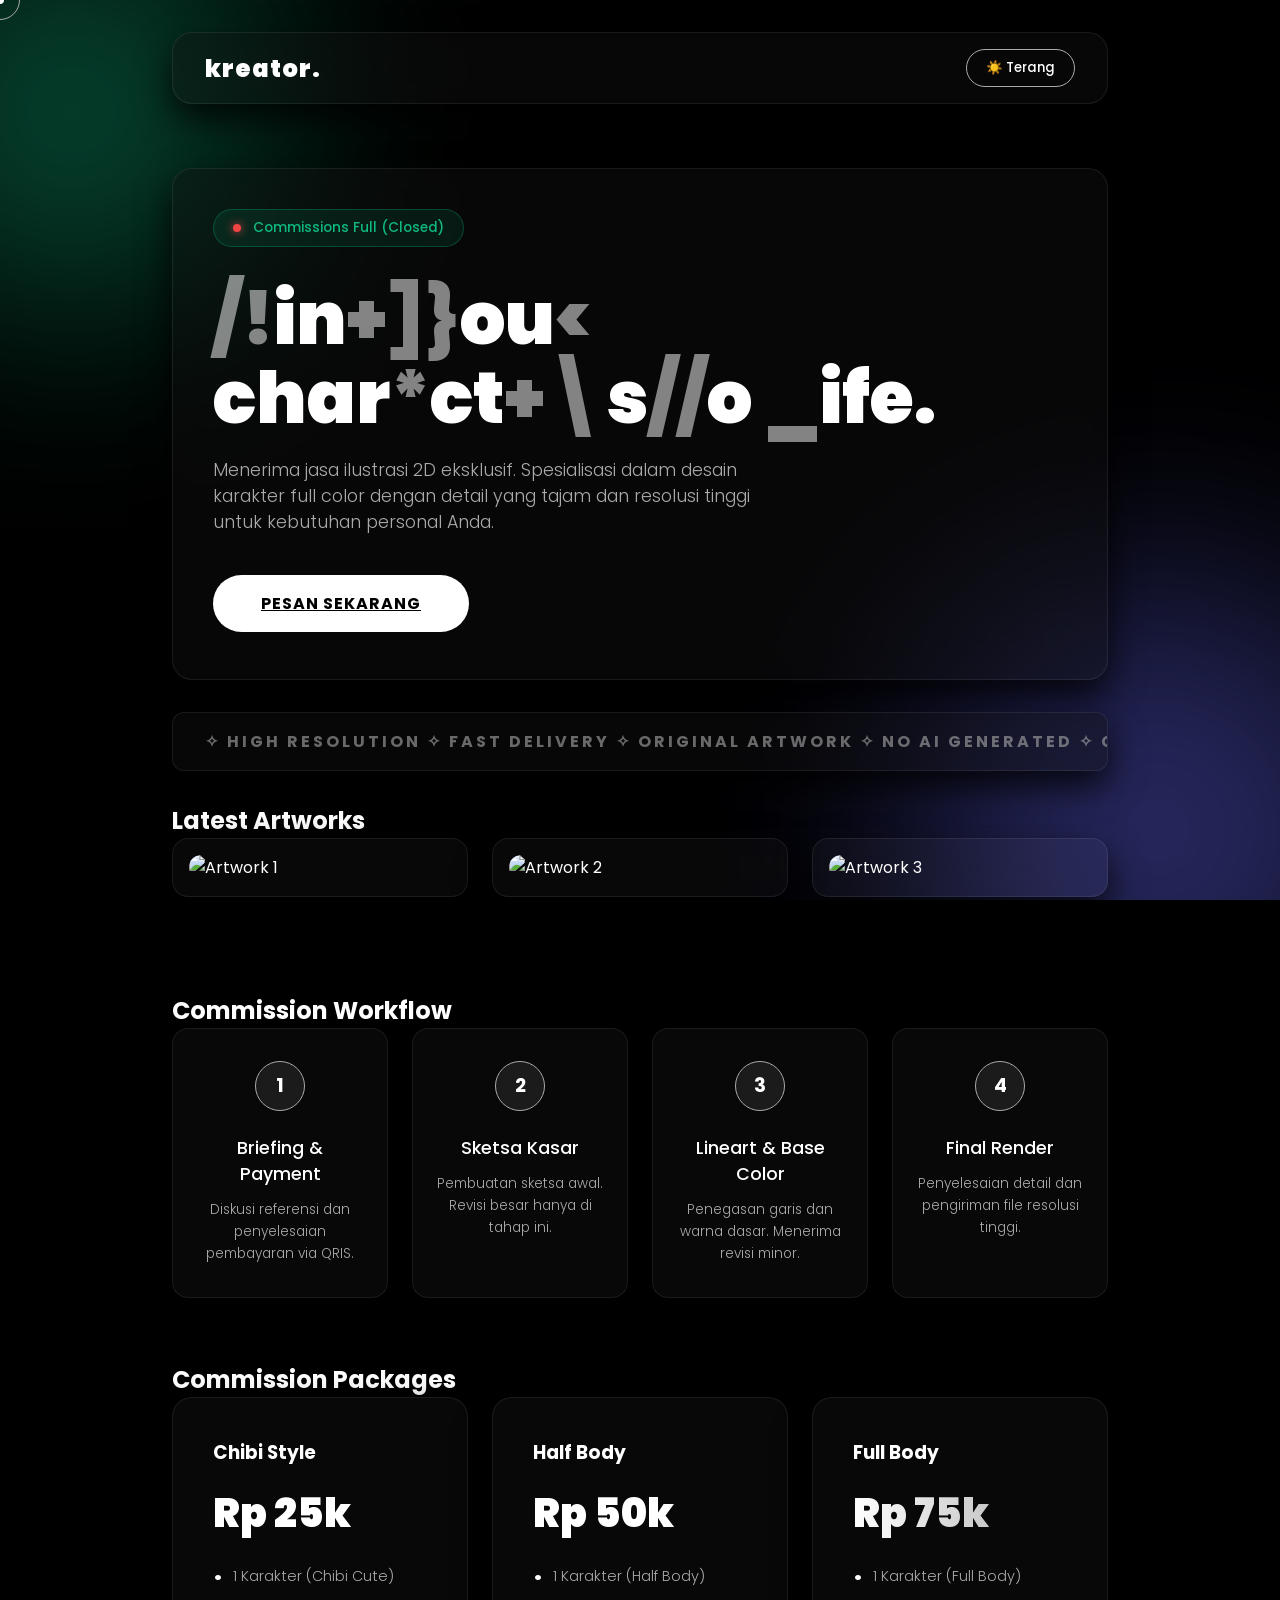
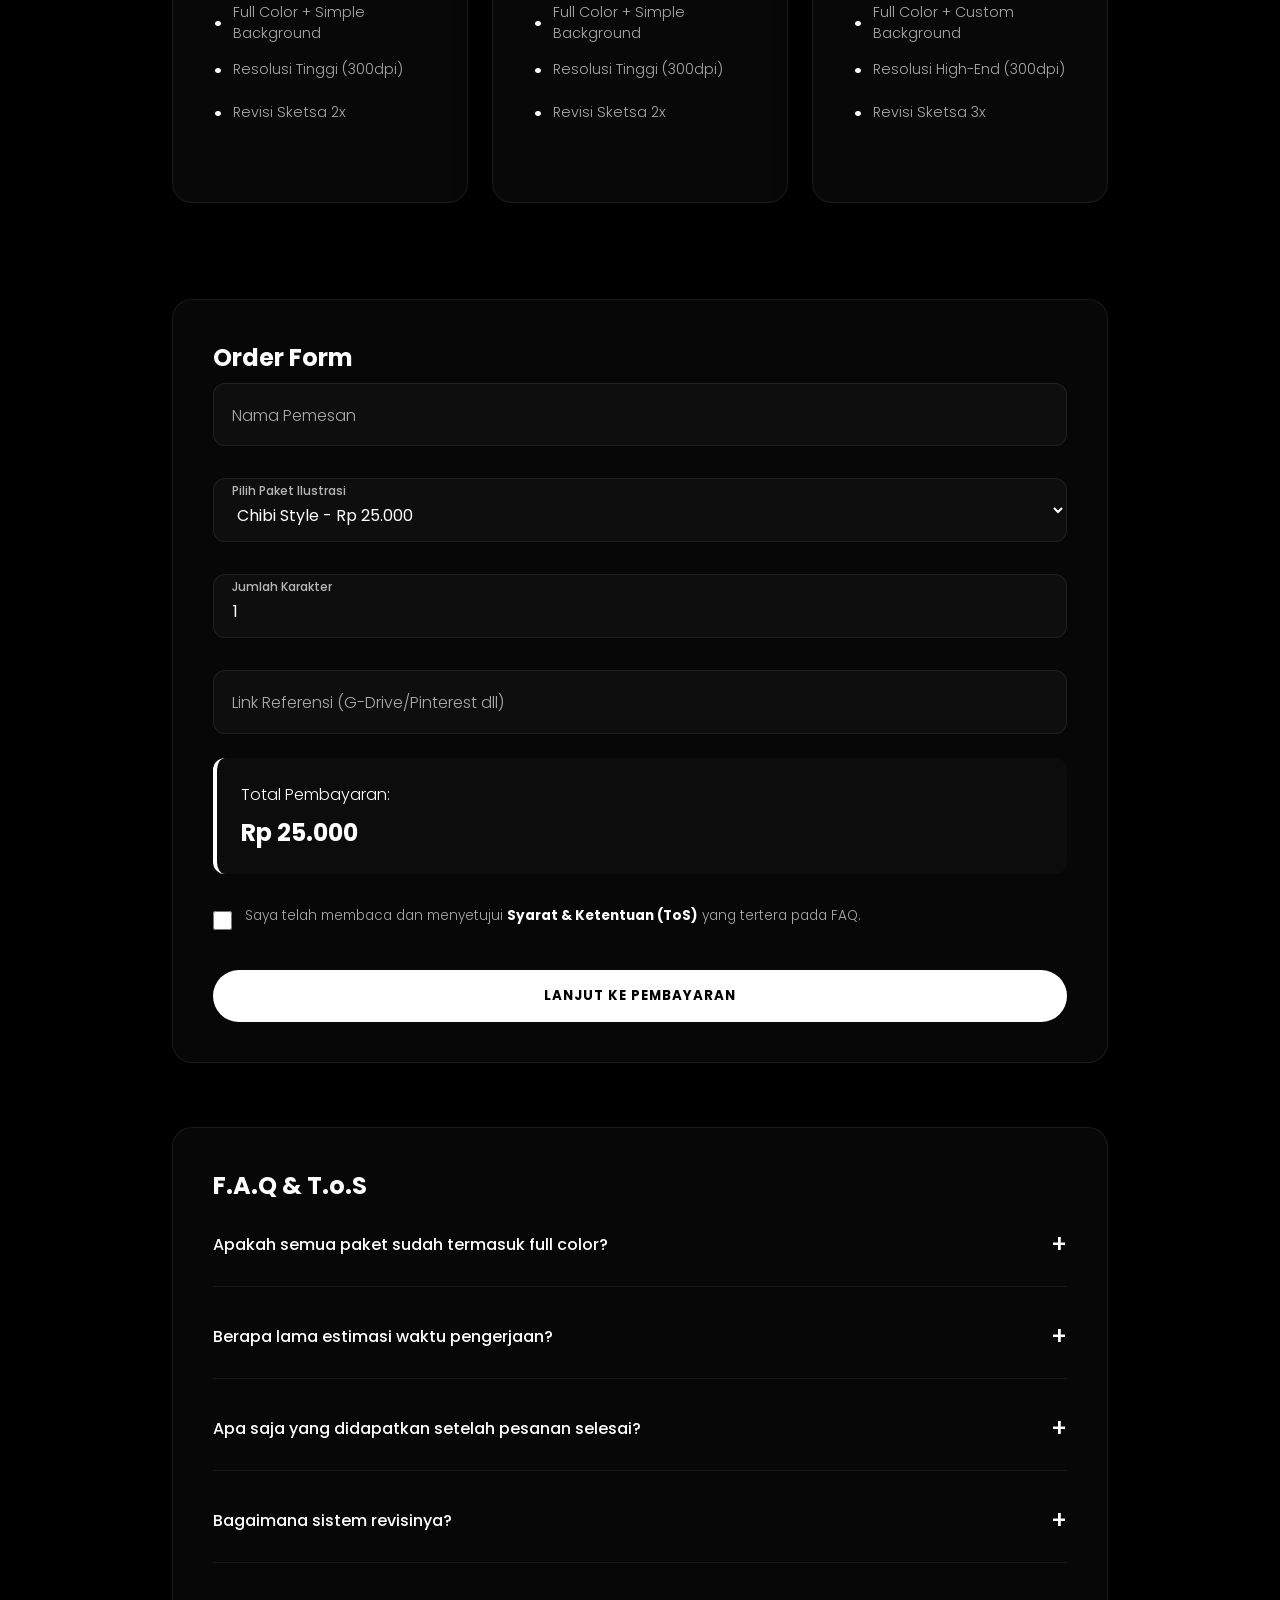
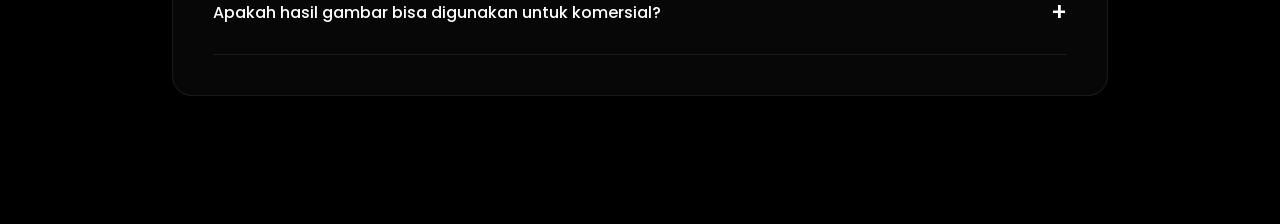
==== commit 82870883: "Update invoice.html" ====
--- a/invoice.html
+++ b/invoice.html
@@ -9,10 +9,12 @@
     <script>if (localStorage.getItem('theme') === 'light') document.documentElement.classList.add('light-mode');</script>
 </head>
 <body class="light-mode-sync">
-    <!-- Kursor Custom -->
+    <!-- Kursor & Tirai Pembuka Halaman -->
     <div class="cursor-dot"></div>
     <div class="cursor-outline"></div>
+    <div class="page-transition slide-in" id="curtain"></div>
 
+    <div class="ambient-background"><div class="blob blob-1"></div><div class="blob blob-2"></div></div>
     <div id="loading-screen"><div class="loader-ring"></div><div class="loader-text">STUDIO</div></div>
 
     <div class="container" style="max-width: 600px; margin-top: 5rem;">
@@ -35,16 +37,13 @@
 
                 <div class="reveal" style="margin-bottom: 1.5rem; background: var(--input-bg); padding: 2rem 1.5rem; border-radius: 12px; border: 1px solid var(--glass-border);">
                     <h3 style="font-size: 1.1rem; margin-bottom: 1.5rem; font-weight: 500;">Metode Pembayaran (QRIS)</h3>
-                    
                     <div style="background: #FFFFFF; padding: 15px; border-radius: 12px; display: inline-block; margin-bottom: 2rem; box-shadow: 0 10px 25px rgba(0,0,0,0.5);">
                         <!-- GANTI DENGAN GAMBAR QRIS ASLI ANDA -->
                         <img src="https://via.placeholder.com/250x250/FFFFFF/000000?text=GAMBAR+QRIS+ANDA" alt="Scan QRIS" class="hover-target" style="width: 250px; height: 250px; object-fit: contain;">
                     </div>
-
                     <button id="btnKonfirmasi" class="btn-solid btn-action hover-target magnetic-btn" style="width: 100%; border: none; cursor: pointer; margin-bottom: 2rem;">
                         Sudah Memverifikasi Pembayaran
                     </button>
-
                     <div style="border-top: 1px solid var(--glass-border); padding-top: 1.5rem; text-align: left;">
                         <p style="font-weight: 300; font-size: 0.9rem; color: var(--text-muted); margin-bottom: 0.5rem;">Atau transfer manual ke:</p>
                         <p style="font-weight: 500; font-size: 0.95rem; margin-bottom: 0.2rem;">BCA: 1234567890 a.n. Kreator Studio</p>
@@ -52,16 +51,31 @@
                     </div>
                 </div>
 
-                <a href="index.html" class="reveal hover-target" style="font-size: 0.8rem; text-decoration: underline; opacity: 0.6; display: inline-block; margin-top: 0.5rem;">Batalkan pesanan & Kembali</a>
+                <button onclick="goBack()" class="reveal hover-target" style="font-size: 0.8rem; text-decoration: underline; opacity: 0.6; display: inline-block; margin-top: 0.5rem; background:none; border:none; color:var(--text-color); cursor:pointer;">Batalkan pesanan & Kembali</button>
             </div>
         </div>
     </div>
 
-    <!-- Script Vanilla murni -->
     <script src="script.js"></script>
     <script>
         if (localStorage.getItem('theme') === 'light') document.body.classList.add('light-mode');
         
+        // Membuka Tirai Transisi Saat Halaman Dimuat
+        window.addEventListener('load', () => {
+            const curtain = document.getElementById('curtain');
+            setTimeout(() => { if(curtain) curtain.classList.add('slide-out'); }, 100);
+        });
+
+        // Transisi Halus Saat Kembali
+        function goBack() {
+            const curtain = document.getElementById('curtain');
+            if(curtain) {
+                curtain.classList.remove('slide-out');
+                curtain.classList.add('slide-in');
+            }
+            setTimeout(() => { window.location.href = 'index.html'; }, 800);
+        }
+
         const urlParams = new URLSearchParams(window.location.search);
         const nama = urlParams.get('nama');
         const paket = urlParams.get('paket');
@@ -70,7 +84,6 @@
         const linkRef = urlParams.get('link');
 
         if(!nama || !total) window.location.href = 'index.html';
-        
         const totalRupiah = new Intl.NumberFormat('id-ID', { style: 'currency', currency: 'IDR', minimumFractionDigits: 0 }).format(total);
 
         document.getElementById('invNama').innerText = nama;
@@ -80,19 +93,22 @@
         
         const linkElement = document.getElementById('invLink');
         if (linkRef && linkRef !== "Tidak ada") {
-            linkElement.innerText = linkRef; 
-            linkElement.href = linkRef;
+            linkElement.innerText = linkRef; linkElement.href = linkRef;
         } else {
             linkElement.innerText = "Tidak dilampirkan";
-            linkElement.style.color = "var(--text-muted)"; 
-            linkElement.style.textDecoration = "none";
+            linkElement.style.color = "var(--text-muted)"; linkElement.style.textDecoration = "none";
             linkElement.classList.remove('hover-target'); 
         }
 
         document.getElementById('btnKonfirmasi').addEventListener('click', function() {
-            const pesan = `Halo! Saya sudah melakukan pembayaran komisi 2D Illustration.%0A%0A*Atas Nama:* ${nama}%0A*Paket:* ${paket}%0A*Total Pembayaran:* ${totalRupiah}%0A*Link Referensi Karakter:* ${linkRef}%0A%0ABerikut saya lampirkan bukti transfer/scan QRIS-nya.`;
-            window.open(`https://wa.me/6285168655896?text=${pesan}`, '_blank');
-            window.location.href = 'success.html';
+            const curtain = document.getElementById('curtain');
+            if(curtain) { curtain.classList.remove('slide-out'); curtain.classList.add('slide-in'); }
+            
+            setTimeout(() => {
+                const pesan = `Halo! Saya sudah melakukan pembayaran komisi 2D Illustration.%0A%0A*Atas Nama:* ${nama}%0A*Paket:* ${paket}%0A*Total Pembayaran:* ${totalRupiah}%0A*Link Referensi Karakter:* ${linkRef}%0A%0ABerikut saya lampirkan bukti transfer/scan QRIS-nya.`;
+                window.open(`https://wa.me/6285168655896?text=${pesan}`, '_blank');
+                window.location.href = 'success.html';
+            }, 800);
         });
     </script>
 </body>
--- a/style.css
+++ b/style.css
@@ -51,22 +51,33 @@
 .fade-out { opacity: 0 !important; visibility: hidden !important; }
 
 /* =========================================
-   LAYOUT & GLASS PANELS
+   AURORA AMBIENT BACKGROUND & PAGE TRANSITION
+   ========================================= */
+.ambient-background { position: fixed; top: 0; left: 0; width: 100vw; height: 100vh; z-index: 0; overflow: hidden; pointer-events: none; }
+.blob { position: absolute; border-radius: 50%; filter: blur(120px); opacity: 0.4; animation: drift 15s infinite alternate ease-in-out; }
+.blob-1 { width: 400px; height: 400px; background: #10B981; top: -10%; left: -10%; }
+.blob-2 { width: 500px; height: 500px; background: #6366F1; bottom: -20%; right: -10%; animation-delay: -5s; }
+body.light-mode .blob { opacity: 0.2; }
+@keyframes drift { 0% { transform: translate(0, 0) scale(1); } 100% { transform: translate(100px, 150px) scale(1.2); } }
+
+.page-transition { position: fixed; top: 0; left: -100%; width: 100vw; height: 100vh; background: var(--text-color); z-index: 9999999; transition: left 0.8s cubic-bezier(0.77, 0, 0.175, 1); }
+.page-transition.slide-in { left: 0; }
+.page-transition.slide-out { left: 100%; }
+
+/* =========================================
+   ANIMASI TEMA (VIEW TRANSITIONS API)
+   ========================================= */
+::view-transition-old(root), ::view-transition-new(root) { animation: none; mix-blend-mode: normal; }
+::view-transition-old(root) { z-index: 1; }
+::view-transition-new(root) { z-index: 2; }
+
+/* =========================================
+   LAYOUT, GLASS PANELS & SPOTLIGHT
    ========================================= */
 .container { max-width: 1000px; margin: 0 auto; padding: 2rem; position: relative; z-index: 1; }
-.glass-panel { 
-    background: var(--glass-bg); backdrop-filter: blur(24px); -webkit-backdrop-filter: blur(24px); 
-    border: 1px solid var(--glass-border); border-radius: 20px; box-shadow: 0 15px 35px var(--glass-shadow); 
-    padding: 2.5rem; margin-bottom: 2rem; transition: background 0.4s ease, border-color 0.4s ease; 
-}
-
-/* SPOTLIGHT GLOW EFFECT PADA KARTU */
+.glass-panel { background: var(--glass-bg); backdrop-filter: blur(24px); -webkit-backdrop-filter: blur(24px); border: 1px solid var(--glass-border); border-radius: 20px; box-shadow: 0 15px 35px var(--glass-shadow); padding: 2.5rem; margin-bottom: 2rem; transition: background 0.4s ease, border-color 0.4s ease; }
 .spotlight-card { position: relative; overflow: hidden; }
-.spotlight-card::before {
-    content: ''; position: absolute; top: 0; left: 0; right: 0; bottom: 0;
-    background: radial-gradient(800px circle at var(--mouse-x) var(--mouse-y), rgba(255, 255, 255, 0.06), transparent 40%);
-    z-index: 0; pointer-events: none; opacity: 0; transition: opacity 0.5s ease;
-}
+.spotlight-card::before { content: ''; position: absolute; top: 0; left: 0; right: 0; bottom: 0; background: radial-gradient(800px circle at var(--mouse-x) var(--mouse-y), rgba(255, 255, 255, 0.06), transparent 40%); z-index: 0; pointer-events: none; opacity: 0; transition: opacity 0.5s ease; }
 body.light-mode .spotlight-card::before { background: radial-gradient(800px circle at var(--mouse-x) var(--mouse-y), rgba(0, 0, 0, 0.04), transparent 40%); }
 .spotlight-card:hover::before { opacity: 1; }
 .card-content-z { position: relative; z-index: 2; } 
@@ -82,8 +93,8 @@
 .hero { text-align: left; position: relative; }
 .hero h1 { font-size: 4.5rem; font-weight: 900; line-height: 1.1; margin-bottom: 1.2rem; position: relative; z-index: 2;}
 .hero p { font-size: 1.1rem; font-weight: 300; color: var(--text-muted); margin-bottom: 2.5rem; max-width: 550px; position: relative; z-index: 2;}
-.queue-badge { display: inline-flex; align-items: center; gap: 12px; background: rgba(16, 185, 129, 0.1); padding: 0.5rem 1.2rem; border-radius: 50px; font-size: 0.85rem; font-weight: 500; margin-bottom: 2rem; border: 1px solid rgba(16, 185, 129, 0.3); color: var(--accent); position: relative; z-index: 2;}
-.pulse-dot { width: 8px; height: 8px; background: var(--accent); border-radius: 50%; box-shadow: 0 0 10px var(--accent); animation: pulse-animation 2s infinite; }
+.queue-badge { display: inline-flex; align-items: center; gap: 12px; background: rgba(16, 185, 129, 0.1); padding: 0.5rem 1.2rem; border-radius: 50px; font-size: 0.85rem; font-weight: 500; margin-bottom: 2rem; border: 1px solid rgba(16, 185, 129, 0.3); color: var(--accent); position: relative; z-index: 2; transition: all 0.3s;}
+.pulse-dot { width: 8px; height: 8px; background: var(--accent); border-radius: 50%; box-shadow: 0 0 10px var(--accent); animation: pulse-animation 2s infinite; transition: all 0.3s;}
 
 /* =========================================
    INFINITE MARQUEE TICKER
@@ -122,17 +133,9 @@
 /* =========================================
    MAGNETIC BUTTON & RIPPLE
    ========================================= */
-.magnetic-btn { 
-    display: inline-block; position: relative; overflow: hidden; z-index: 2;
-    background: var(--btn-bg); color: var(--btn-text); font-weight: 700; padding: 1rem 3rem; 
-    border-radius: 50px; text-transform: uppercase; letter-spacing: 1px; 
-    transition: transform 0.4s cubic-bezier(0.175, 0.885, 0.32, 1.275), background 0.3s; 
-}
+.magnetic-btn { display: inline-block; position: relative; overflow: hidden; z-index: 2; background: var(--btn-bg); color: var(--btn-text); font-weight: 700; padding: 1rem 3rem; border-radius: 50px; text-transform: uppercase; letter-spacing: 1px; transition: transform 0.4s cubic-bezier(0.175, 0.885, 0.32, 1.275), background 0.3s; }
 .magnetic-btn:hover { background: var(--btn-hover); box-shadow: 0 10px 30px rgba(255,255,255,0.2); }
-.ripple {
-    position: absolute; border-radius: 50%; transform: scale(0);
-    animation: ripple-anim 0.6s linear; background: rgba(0, 0, 0, 0.15); pointer-events: none;
-}
+.ripple { position: absolute; border-radius: 50%; transform: scale(0); animation: ripple-anim 0.6s linear; background: rgba(0, 0, 0, 0.15); pointer-events: none; }
 body.light-mode .ripple { background: rgba(255, 255, 255, 0.4); }
 @keyframes ripple-anim { to { transform: scale(4); opacity: 0; } }
 
@@ -140,10 +143,7 @@
    FORM FLOATING LABEL & FAQ
    ========================================= */
 .input-group { position: relative; margin-top: 0.5rem; }
-.form-input { 
-    width: 100%; padding: 1.5rem 1.2rem 0.8rem; border-radius: 12px; border: 1px solid var(--glass-border); 
-    background: var(--input-bg); color: var(--text-color); outline: none; font-size: 1rem; transition: border-color 0.3s, background 0.3s; 
-}
+.form-input { width: 100%; padding: 1.5rem 1.2rem 0.8rem; border-radius: 12px; border: 1px solid var(--glass-border); background: var(--input-bg); color: var(--text-color); outline: none; font-size: 1rem; transition: border-color 0.3s, background 0.3s; }
 .form-input:focus { border-color: var(--text-color); background: rgba(255,255,255,0.05); }
 .floating-label { position: absolute; left: 1.2rem; top: 50%; transform: translateY(-50%); color: var(--text-muted); pointer-events: none; transition: all 0.3s cubic-bezier(0.16, 1, 0.3, 1); font-weight: 300; }
 .form-input:focus ~ .floating-label, .form-input:not(:placeholder-shown) ~ .floating-label, .active-label { top: 0.8rem; font-size: 0.75rem; color: var(--text-color); opacity: 0.7; font-weight: 500; }
@@ -193,12 +193,11 @@
 }
 @media (max-width: 480px) { .hero h1 { font-size: 2.2rem; } }
 
-/* Matikan kursor kustom dan tambahkan efek HP */
+/* Matikan kursor kustom dan tambahkan efek sentuh (Tactile) di HP */
 @media (hover: none) and (pointer: coarse) {
     * { cursor: auto !important; } 
     .cursor-dot, .cursor-outline { display: none !important; }
     
-    /* Squish animation saat ditekan (Mobile Tactile) */
     .btn-solid:active, .portfolio-item:active, .price-card:active, .timeline-step:active {
         transform: scale(0.96) !important;
         transition: transform 0.1s ease;
